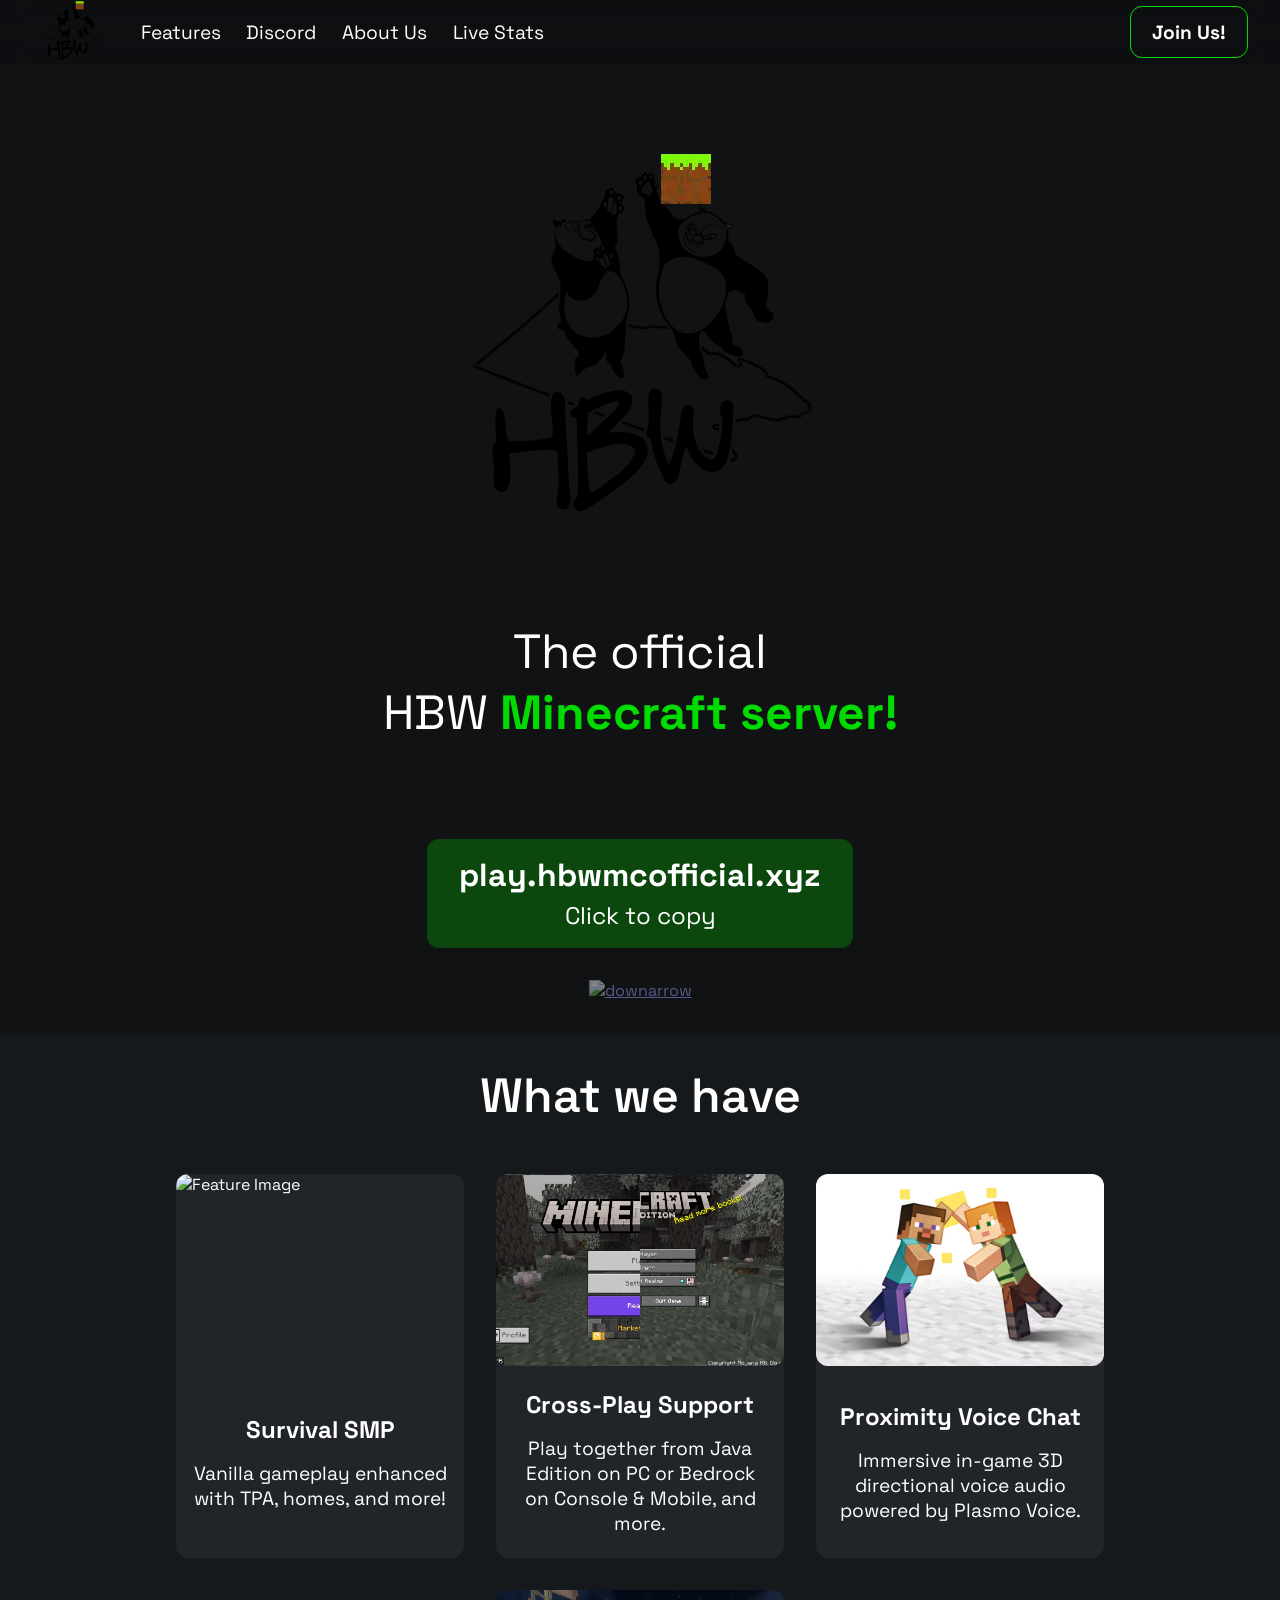
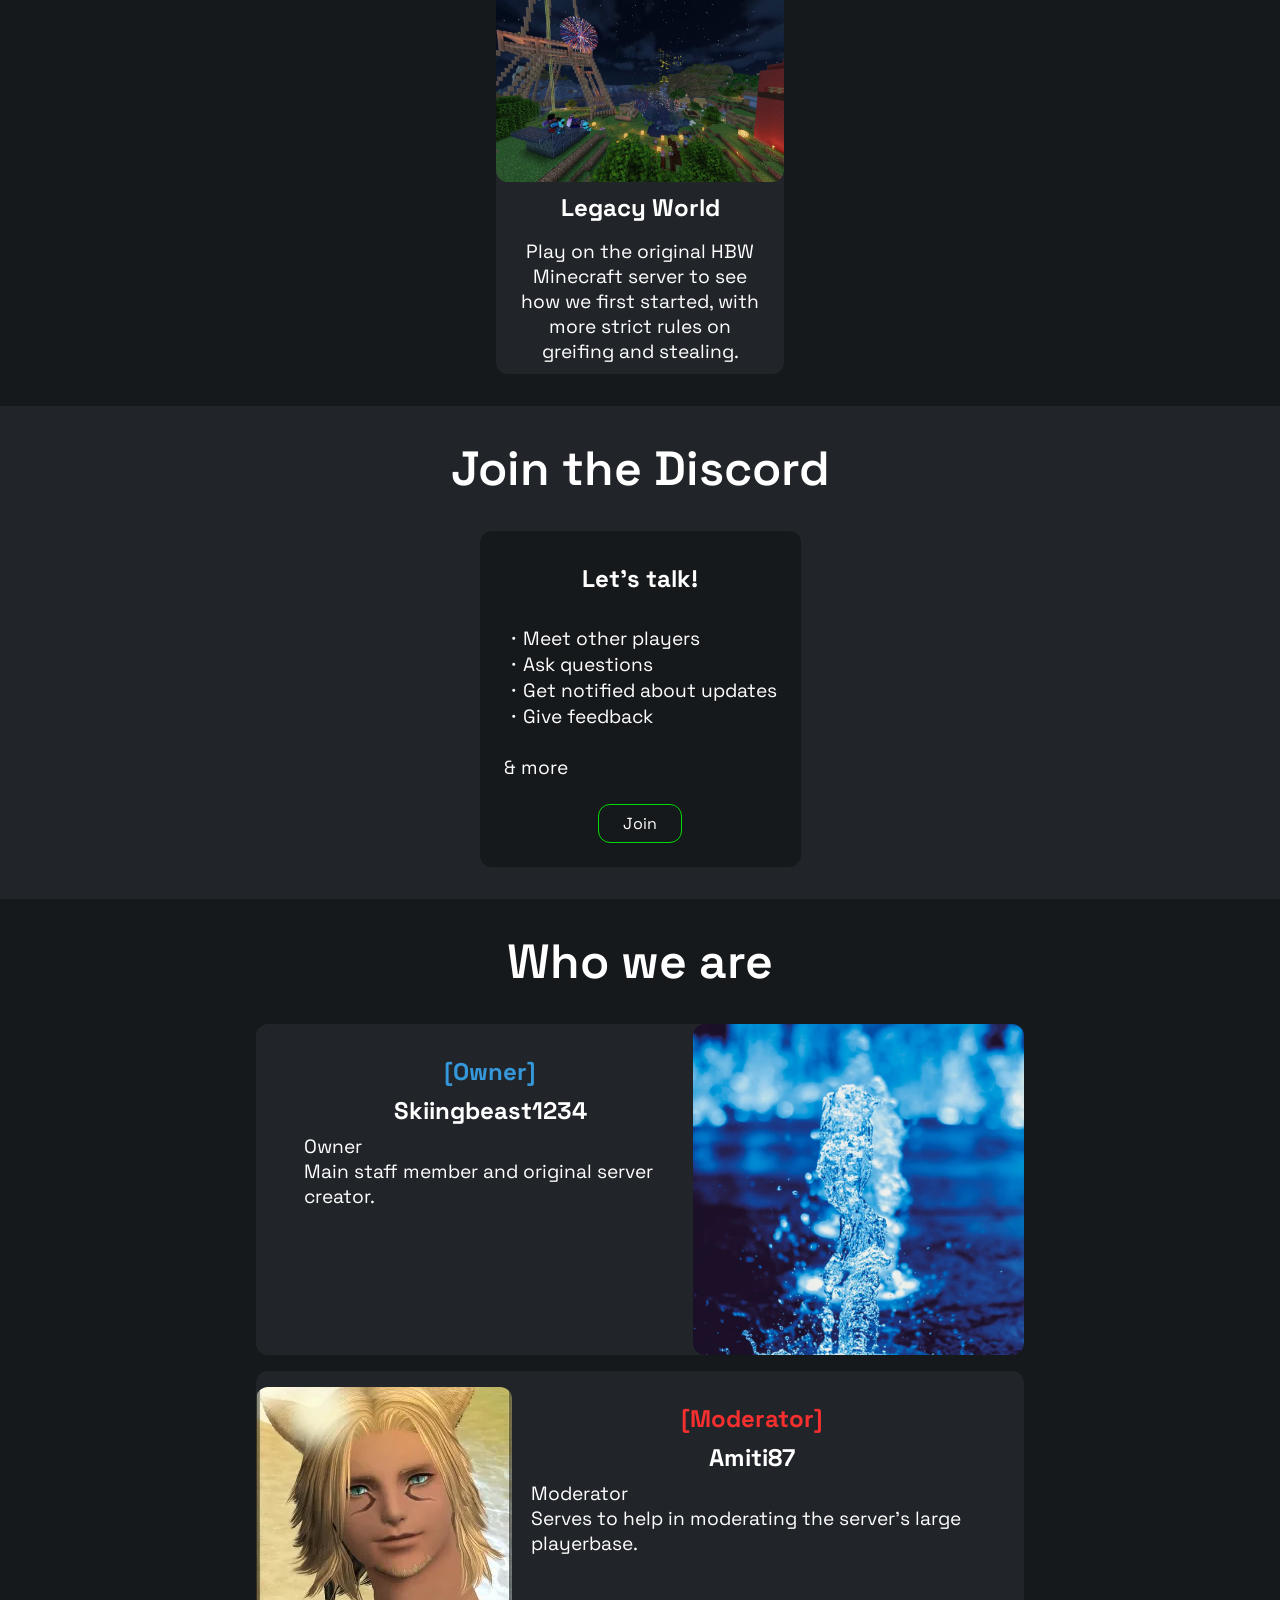
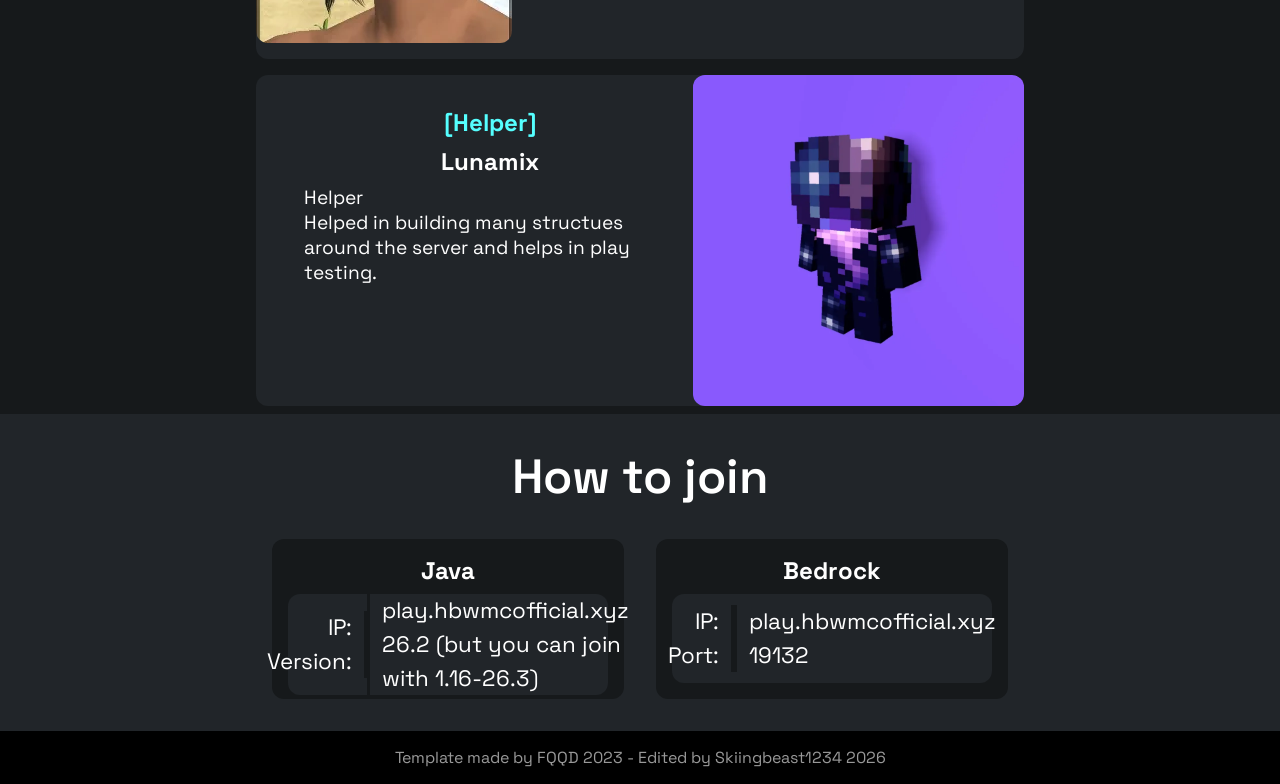
==== index.html @ 5a4ad775 "Add Live Stats navbar button linking to stats.hbwmcofficial.xyz" ====
<!DOCTYPE html>
<html lang="en">
  <head>
    <meta charset="UTF-8">
    <meta http-equiv="X-UA-Compatible" content="IE=edge">
    <meta name="viewport" content="width=device-width, initial-scale=1.0">
    <title>HBW Minecraft Server</title>
    <link rel="icon" type="image/png" href="media/favicon.png?v=2">
    <link rel="stylesheet" href="media/style.css?v=2">
    <link href="https://fonts.bunny.net/css?family=Space+Grotesk:wght@500&display=swap" rel="stylesheet">
    <link rel="stylesheet" href="https://cdnjs.cloudflare.com/ajax/libs/font-awesome/4.7.0/css/font-awesome.min.css">
</head>
<body>
    <script src="https://ajax.googleapis.com/ajax/libs/jquery/3.5.1/jquery.min.js"></script>
    <nav class="desktop_navbar">
      <a href="#"><img class="desktop_navbar_logo_img" src="media/HB_pandas_minecraft_block_trans.webp" alt="logo"></a>
      <a href="#features" class="desktop_navbar_link scroll">Features</a>
      <a href="#discord" class="desktop_navbar_link scroll">Discord</a>
      <a href="#about" class="desktop_navbar_link scroll">About Us</a>
      <a href="https://stats.hbwmcofficial.xyz" target="_blank" rel="noopener noreferrer" class="desktop_navbar_link">Live Stats</a>
      <div class="desktop_navbar_link2_div">
          <a href="#join" class="desktop_navbar_link2 scroll">Join Us!</a>
      </div>
    </nav>
    <div class="mobile_navbar">
      <a href="#" class="mobile_navbar_logo_img_a"><img class="mobile_navbar_logo_img" src="media/HB_pandas_minecraft_block_trans.webp" alt="logo"></a>
      <div id="mobile_navbar_links">
          <a class="mobile_navbar_link" onclick="mobile_navbar_link_hider()" href="#features">Features</a>
          <a class="mobile_navbar_link scroll" onclick="mobile_navbar_link_hider()" href="#discord">Discord</a>
          <a class="mobile_navbar_link scroll" onclick="mobile_navbar_link_hider()" href="#about">About Us</a>
          <a class="mobile_navbar_link" href="https://stats.hbwmcofficial.xyz" target="_blank" rel="noopener noreferrer">Live Stats</a>
          <a class="mobile_navbar_link scroll" onclick="mobile_navbar_link_hider()" href="#join">Join Us</a>
        </div>
        <div class="icon" onclick="mobile_navbar_link_hider()">
            <i class="fa fa-bars"></i>
        </div>
        <script>
            function mobile_navbar_link_hider() {
            var x = document.getElementById("mobile_navbar_links");
            if (x.style.display === "flex") {
                x.style.display = "none";
            } else {
                x.style.display = "flex";
            }
            } 
        </script>
    </div>
    <div class="mainflex">
      <div class="main1">
        <a class="main1_logo_a" href="#">
          <img class="main1_logo" src="media/HB_pandas_minecraft_block_trans.webp" alt="logo">
        </a>
        <div class="main1_description">
          <a>The official<br>HBW</a>
          <a class="main1_actcent">Minecraft server!</a><a></a>
        </div>
        <div class="main1_ipcopier_div">
          <button class="main1_ipcopier" onclick="copyText()" type="button">
            <span class="main1_ipcopier_text1">play.hbwmcofficial.xyz</span>
            <br>
            <span class="main1_ipcopier_text2">Click to copy</span>
          </button>
          <script>
            function copyText() {
                navigator.clipboard.writeText
            ("play.hbwmcofficial.xyz");
                }
            $(document).ready(function() {
            $('.main1_ipcopier').click(function() {
                var popup = $('<div>', { class: 'main1_popup' })
                .append($('<h3 class="copy_confirm">').text('Copied IP to clipboard'))
                $(this).after(popup);
                setTimeout(function() {
                popup.remove();
                }, 1000);
            });
            });
        </script>
        </div>
        <a href="#more" class="scroll">
          <img alt="downarrow" class="main1_downarrow" src="media/downarrow.png">
        </a>
        <script>
          const scrollLinks = document.querySelectorAll('.scroll');
          scrollLinks.forEach(function(link) {
            link.addEventListener('click', function(event) {
              event.preventDefault();
              const target = document.querySelector(link.getAttribute('href'));
              const offsetTop = target.offsetTop;
              window.scrollTo({
                top: offsetTop,
                behavior: 'smooth'
              });
            });
          });
        </script>
      </div>
      <div id="features"></div>
      <div id="more"></div>
      <div class="main2">
        <a class="headline">What we have</a>
        <div class="main2_features_div">
          <div class="main2_feature">
            <img class="main2_feature_img" alt="Feature Image" src="media/placeholder.png">
            <a class="main2_feature_headline">Survival SMP</a>
            <a class="main2_feature_text">Vanilla gameplay enhanced with TPA, homes, and more!</a>
          </div>
          <div class="main2_feature">
            <img class="main2_feature_img" alt="Feature Image" src="media/2.webp">
            <a class="main2_feature_headline">Cross-Play Support</a>
            <a class="main2_feature_text">Play together from Java Edition on PC or Bedrock on Console & Mobile, and more.</a>
          </div>
          <div class="main2_feature">
            <img class="main2_feature_img" alt="Feature Image" src="media/d763033c0a78789d1be950487fadb53c-staysafe_header.png">
            <a class="main2_feature_headline">Proximity Voice Chat</a>
            <a class="main2_feature_text">Immersive in-game 3D directional voice audio powered by Plasmo Voice.</a>
          </div>
          <div class="main2_feature">
            <img class="main2_feature_img" alt="Feature Image" src="media/legacy_world.png">
            <a class="main2_feature_headline">Legacy World</a>
            <a class="main2_feature_text">Play on the original HBW Minecraft server to see how we first started, with more strict rules on greifing and stealing.</a>
          </div>
        </div>
      </div>
            <div id="discord"></div>
      <div class="main4">
        <a class="headline">Join the Discord</a>
        <div class="main4_dc_div">
          <widgetbot server="1449486960224632996" width="350" height="500" class="main4_dc_widget"></widgetbot>
          <script src="https://cdn.jsdelivr.net/npm/@widgetbot/html-embed"></script>
          <div class="main4_dc_description_div">
            <a class="main4_dc_description_title">Let's talk!</a>
            <a class="main4_dc_description"> ・Meet other players <br> ・Ask questions <br> ・Get notified about updates <br> ・Give feedback  <br><br> &amp; more </a>
            <a href="https://discord.gg/q5334gxAGC" class="main4_dc_button_a">
              <div class="main4_dc_button">Join</div>
            </a>
          </div>
        </div>
      </div>
      <div id="about"></div>
      <div class="main5">
        <a class="headline">Who we are</a>
        <div class="main5_admin_div">
          <div class="main5_admins_div main5_admins_dev_type2">
            <img class="main5_admins_img" alt="admin member img" src="media/skiing-propic.png">
            <div class="main5_admins_description_div">
              <a class="main5_admins_description_rank main5_admins_description_rank_owner">[Owner]</a>
              <a class="main5_admins_description_title" href="https://www.whydidyouclickonthat.com/">Skiingbeast1234</a>
              <a class="main5_admins_description">Owner<br>Main staff member and original server creator.</a>
            </div>
          </div>
          <div class="main5_admins_div main5_admins_dev_type1">
            <img class="main5_admins_img" alt="admin member img" src="media/amiti-propic.webp">
            <div class="main5_admins_description_div">
              <a class="main5_admins_description_rank main5_admins_description_rank_admin">[Moderator]</a>
              <a class="main5_admins_description_title" href="https://www.whydidyouclickonthat.com/">Amiti87</a>
              <a class="main5_admins_description">Moderator<br>Serves to help in moderating the server's large playerbase.</a>
            </div>
          </div>
          <div class="main5_admins_div main5_admins_dev_type2">
            <img class="main5_admins_img" alt="admin member img" src="media/lunamix-propic.webp">
            <div class="main5_admins_description_div">
              <a class="main5_admins_description_rank main5_admins_description_rank_helper" style="color: #55ffff;">[Helper]</a>
              <a class="main5_admins_description_title" href="https://www.whydidyouclickonthat.com/">Lunamix</a>
              <a class="main5_admins_description">Helper<br>Helped in building many structues around the server and helps in play testing.</a>
            </div>
          </div>
        </div>
      </div>
      <div id="join"></div>
      <div class="main3">
        <a class="headline">How to join</a>
        <div class="main3_join_div_div">
          <div class="main3_join_div">
            <a class="main3_join_title">Java</a>
            <div class="main3_join_content_div">
              <div class="main3_join_categories">
                <a>IP:</a>
                <a>Version:</a>
              </div>
              <div class="main3_join_values">
                <a>play.hbwmcofficial.xyz</a>
                <a>26.2 (but you can join with 1.16-26.3)</a>
              </div>
            </div>
          </div>
          <div class="main3_join_div">
            <a class="main3_join_title">Bedrock</a>
            <div class="main3_join_content_div">
              <div class="main3_join_categories">
                <a>IP:</a>
                <a>Port:</a>
              </div>
              <div class="main3_join_values">
                <a>play.hbwmcofficial.xyz</a>
                <a>19132</a>
              </div>
            </div>
          </div>
        </div>
      </div>
    </div>
    <footer class="copyright_div">
      <a href="https://github.com/FQQD/MCServer-Web-Template" class="copyright">Template made by FQQD 2023 - Edited by Skiingbeast1234 2026</a>
    </footer>
  </body>
</html>
---- media/style.css ----
:root {
    --nice-padding: 6rem;
    --roundness: 0.75rem;
    --accent1: #02db02;
    --accent2: #05b305;
    --accent2_transp: #05b30555;
    --background1: #212529;
    --background2: #16191b;


    color-scheme: dark;
}

span {
    font-family: 'Space Grotesk', sans-serif;
}

body {
    font-family:'Space Grotesk', sans-serif;
    background-color: var(--background1);
    color: white;
    margin:0px;
}


#more {
    padding-top:5rem;
    margin-top: -5rem;
}
#discord {
    padding-top:5rem;
    margin-top: -5rem;
}
#features, #more {
    padding-top: 5rem;
    margin-top: -5rem;
}
#about {
    padding-top:5rem;
    margin-top: -5rem;
}
#join {
    padding-top:5rem;
    margin-top: -5rem;
}


.banner {
    display: flex;
    position: fixed;
    background-color: #ff000099;
    width: 100%;
    height: 3rem;
    z-index: 10;
    font-size: 2rem;
    font-weight: 600;
    justify-content: center;
    backdrop-filter: blur(15px);
    align-content: center;
    padding-top: .4rem;
}



.headline {
    margin-top: 2rem;
    color: #fff;
    font-size:3rem;
    text-align: center;
    font-weight: 600;
}

.desktop_navbar {
    position:fixed;
    display: flex;
    height: 4rem;
    width: 100%;
    top: 0;
    right: 0;
    left: 0;
    bottom:0;
    background-color: #00000022;
    backdrop-filter: blur(15px);
    z-index: 5;
    align-items: center;
    justify-content: center;
    flex-direction: row;
}

.desktop_navbar_logo_img {
    width: 5rem;
    padding-left: 2rem;
    padding-right: 1rem;
}

.desktop_navbar_link {
    font-size: 1.2rem;
    padding: .8rem;
    transition: all .5s;
    text-decoration: none;
    color: #fff;
    text-align: center;
}
.desktop_navbar_link:hover {
    color: var(--accent1);
}

.desktop_navbar_link2 {
    padding:.5rem;
    color: #fff;
    text-decoration: none;
    text-align: center;
}
.desktop_navbar_link2_div {
    font-size: 1.2rem;
    padding: .8rem;
    transition: all .5s;
    margin-left: auto;
    margin-right: 2rem;
    font-weight: 700;
    border: solid 1px var(--accent1);
    border-radius: var(--roundness);
    text-align: center;
}
.desktop_navbar_link2_div:hover {
    border: solid 1px var(--accent2);
    background-color: var(--accent2);
    transform: scale(1.05)
}

.mobile_navbar {
    display: none;
    overflow: hidden;
    background-color: #00000033;
    backdrop-filter: blur(15px);
    position: fixed;
    width: 100%;
    z-index: 5;
    flex-direction: row;
    min-height: 53px;
}

.mobile_navbar_logo_img {
    position: absolute;
    display: block;
    height: 42px;
    padding-left: .5rem;
    top: 0;
    left: 0;
    padding-top: 3.5px;
}

.mobile_navbar #mobile_navbar_links {
    display: none;
    margin-top: 53px;
    flex-direction: column;
    align-items: center;
    width: 100%;
    background-color: #00000011;
}

.mobile_navbar_link {
    padding:.5rem;
}

.mobile_navbar a {
    color: white;
    text-decoration: none;
    font-size: 17px;
    display: block;
}

.mobile_navbar .icon {
    background-color: #00000044;
    display: block;
    position: absolute;
    right: 0;
    top: 0;
    padding: 16px;
}

.mobile_navbar_logo_img_a {
    display: block;
    background-color: #00000022;
} 



.mainflex {
    display: flex;
    align-items: center;
    align-content: center;
    justify-content: center;
    flex-direction: column;
}

.main1 {
    padding-top: calc(var(--nice-padding) + 2rem);
    display: flex;
    width: 100%;
    align-self: center;
    flex-direction: column;
    align-items: center;
    align-content: center;
    justify-content: center;
    background: rgba(0, 0, 0, .5) url('bg.png');
    background-blend-mode: darken;
    background-repeat: no-repeat;
    background-position: center;
    background-size: cover;
}

.main1_logo_a {
    margin-bottom: var(--nice-padding);
    cursor: default;
}

.main1_logo {
    display: block;
    align-self: center;
    margin-left:auto;
    margin-right: auto;
    transition: all .5s;
    max-width: 40rem;
}
.main1_logo:hover {
    transform: scale(1.05)
}

.main1_description {
    text-align: center;
    font-size:3rem;
    margin-bottom: var(--nice-padding);
    margin-left: 1rem;
    margin-right: 1rem;
}

.main1_actcent {
    font-weight: 800;
    color:var(--accent1);
}

.main1_ipcopier {
    padding: 1rem;
    padding-left: 2rem;
    padding-right: 2rem;
    font-size: 2rem;
    background-color: var(--accent2_transp);
    border: 0px;
    border-radius: var(--roundness);
    color: white;
    transition: all .5s;
    cursor:pointer;
    position: relative;
}

.main1_ipcopier:hover {
    background-color: var(--accent2);
    transform: scale(1.05)
}

.main1_ipcopier_text1 {
    font-size:2rem;
    font-weight: 800;
}

.main1_ipcopier_text2 {
    font-size:1.5rem;
}

.main1_popup {
    position: absolute;
    left: 50%;
    transform: translate(-50%, -0%);
    text-align: center;
    background-color: rgba(0, 175, 0, 0.1);
    border:solid rgba(0, 175, 0, 1) 1px;
    color: #fff;
    border-radius: var(--roundness);
    z-index: 9999;
    padding-left: 1rem;
    padding-right: 1rem;
    margin-top: -10.5rem;
}

.main1_downarrow {
    opacity: 50%;
    height: 1.5rem;
    padding:2rem;
    transition: all .5s;
}

.main1_downarrow:hover {
    opacity: 100%;
    transform: scale(1.05)
}

.main2 {
    display: flex;
    justify-content: center;
    flex-direction: column;
    align-content: center;
    padding-bottom: 1rem;
    background-color: var(--background2);
    width: 100%;
}



.main2_features_div {
    padding-top: 2rem;
    display:flex;
    align-items: center;
    justify-content: center;
    flex-wrap:wrap;
}

.main2_feature {
    display: flex;
    background-color: var(--background1);
    height: 24rem;
    width: 18rem;
    margin: 1rem;
    border-radius: var(--roundness);
    transition: all .5s;
    flex-direction: column;
}

.main2_feature:hover {
    background-color: #00000099;
    transform: scale(1.05)
}

@media (max-width: 1599px) {
    .main2_features_div {
      margin-left: 10rem;
      margin-right: 10rem;
    }
  }
@media (max-width: 1279px) {
    .main2_features_div {
      margin-left: 0rem;
      margin-right: 0rem;
    }
  }


.main2_feature_img {
    width: 100%;
    height: 50%;
    object-fit: cover;
    border-radius: var(--roundness);
}

.main2_feature_headline {
    margin-top: 1rem;
    text-align: center;
    font-size:1.5rem;
    font-weight: 700;
    margin-top: auto;
}

.main2_feature_text {
    margin:1rem;
    text-align: center;
    font-size:1.2rem;
    margin-bottom: auto;
}


.main4 {
    min-height: 10rem;
    width:100%;
    display: flex;
    justify-content: center;
    flex-direction: column;
    align-items: center;
}

.main4_dc_widget {
    border-radius: var(--roundness);
    border: 0;
}

.main4_dc_div {
    margin: 2rem;
    display: flex;
    flex-direction: row;
    background-color: var(--background2);
    border-radius: var(--roundness);
    max-width: 48rem;
}

.main4_dc_description_div {
    display: flex;
    flex-direction: column;
}

.main4_dc_description_title {
    margin: 2rem;
    text-align: center;
    font-size:1.5rem;
    font-weight: 700;

}


.main4_dc_description {
    margin-left:1.5rem;
    margin-right:1.5rem;
    margin-bottom:1.5rem;
    font-size:1.2rem;
}
.main4_dc_button_a{
    text-decoration: none;
    color: #fff;
    text-align: center;
    border: solid var(--accent1) 1px;
    border-radius: var(--roundness);
    margin-top: auto;
    margin-left: auto;
    margin-right: auto;
    margin-bottom: 1.5rem;
    transition: all .5s;
}
.main4_dc_button_a:hover{
    border: solid 1px var(--accent2);
    background-color: var(--accent2);
    transform: scale(1.05)
}
.main4_dc_button {
    padding:.5rem;
    padding-left: 1.5rem;
    padding-right: 1.5rem;
}




.main5 {
    background-color: var(--background2);
    min-height: 10rem;
    width:100%;
    display: flex;
    justify-content: center;
    flex-direction: column;
    align-items: center;
}

.main5_admin_div{
    display: flex;
    flex-direction: column;
    align-items: center;
    padding: 1rem 1rem .5rem 1rem;
}
.main5_admins_div{
    display: flex;
    max-width: 46rem;
    min-height: 18rem;
    background-color: var(--background1);
    border-radius: var(--roundness);
    margin-top: 1rem;
    margin-right: 1rem;
    margin-left: 1rem;
}
.main5_admins_dev_type1 {
    flex-direction:row;
    padding-right: 2rem;
}
.main5_admins_dev_type2 {
    flex-direction: row-reverse;
    padding-left: 2rem;
}

.main5_admins_img {
    border-radius: var(--roundness);
    max-width: 45%;
    max-height: 100%;
    align-self: center;
}
.main5_admins_description_div {
    display: flex;
    justify-content: center;
    justify-self: center;
    max-width: 60%;
    padding-top: 2rem;
    padding-bottom: 2rem;
    flex-direction: column;
    padding-left: 1rem;
    padding-right: 1rem;
    margin-left: auto;
    margin-right: auto;
}
.main5_admins_description_rank {
    text-align: center;
    font-size:1.5rem;
    font-weight: 700;
    margin-bottom: .5rem;
}
.main5_admins_description_rank_owner {
    color: #3498db;
}
.main5_admins_description_rank_admin {
    color: #f82f2f;
}
.main5_admins_description_rank_helper {
    color: #55ffff;
}
.main5_admins_description_title {
    text-align: center;
    font-size:1.5rem;
    font-weight: 700;
    color: #fff;
    text-decoration: none;
    transition: all .5s;
    margin-bottom: .5rem;
}
.main5_admins_description_title:hover {
    color: var(--accent1);
    transform: scale(1.05)
}

.main5_admins_description {
    margin-bottom: auto;
    font-size:1.2rem;
}


.main5_supporter_div {
    display: flex;
    max-width: 825px;
    justify-content: center;
    align-items: center;
    flex-direction:row;
    flex-wrap: wrap;
    margin-bottom: 1.5rem;
}

.main5_supporters_div {
    width: 23.5rem;
    min-height: 16rem;
    background-color: var(--background1);
    border-radius: var(--roundness);
    margin: .5rem;
    display: flex;
}

.main5_supporters_img {
    border-radius: var(--roundness);
    max-width: 25%;
    max-height: 100%;
    align-self: center;
    margin: 1rem;
}
.main5_supporters_description_div {
    display: flex;
    justify-content: center;
    width: 100%;
    padding: 1rem 1.5rem 1rem 1rem;
    flex-direction: column;
}
.main5_supporters_description_rank {
    text-align: center;
    font-size:1.2rem;
    font-weight: 700;
    margin-bottom: .5rem;
}
.main5_supporters_description_rank_supporter {
    color: #00f8ff;
}
.main5_supporters_description_title {
    text-align: center;
    font-size:1.3rem;
    font-weight: 700;
    color: #fff;
    text-decoration: none;
    transition: all .5s;
    margin-bottom: .5rem;
}
.main5_supporters_description_title:hover {
    color: var(--accent1);
    transform: scale(1.05)
}

.main5_supporters_description {
    font-size:1.2rem;
    margin-bottom: auto;
}





.main3 {
    background-color: var(--background1);
    min-height: 10rem;
    width:100%;
    display: flex;
    justify-content: center;
    flex-direction:column;
}

.main3_join_div_div {
    display: flex;
    flex-direction: row;
    justify-content: center;
    flex-wrap: wrap-reverse;
    margin: 1rem;
}

.main3_join_div {
    display: flex;
    flex-direction: column;
    width: 20rem;
    height: 8rem;
    background-color: var(--background2);
    border-radius: var(--roundness);
    margin: 1rem;
    padding: 1rem;
}

.main3_join_title {
    text-align: center;
    font-size:1.5rem;
    font-weight: 700;
    color: #fff;
    text-decoration: none;
    transition: all .5s;
    margin-bottom: .5rem;
}

.main3_join_content_div {
    display: flex;
    flex-direction: row;
    background-color: var(--background1);
    height: 100%;
    border-radius: var(--roundness);
    align-items: center;
    justify-content: center;
}

.main3_join_categories {
    display: flex;
    flex-direction: column;
    text-align: right;
    font-size:1.4rem;
    line-height: 1.5;
    border-right: 3px solid var(--background2);
    padding-right: .75rem;
}
.main3_join_values {
    display: flex;
    flex-direction: column;
    text-align: left;
    font-size:1.4rem;
    line-height: 1.5;
    border-left: 3px solid var(--background2);
    padding-left: .75rem;
}







/* Copyright Text */

.copyright {
    color: #ffffff99;
    text-decoration: none;
}

.copyright_div {
    display: flex;
    justify-content: center;
    padding: 16px;
    width:auto;
    background-color: #000;
}




@media only screen and (max-width: 600px) {
    .desktop_navbar{
        display:none;
    }
    .mobile_navbar{
        display:flex;
    }
    .headline {
        font-size:1.9rem;
        margin-right: 1rem;
        margin-left: 1rem;
    }
    .main1_logo {
        max-width: 16rem;
    }
    .main1_description {
        font-size: 2.5rem;
        margin-bottom: 2rem;
    }
    .main1_ipcopier {
        display: none;
    }
    .main5_admins_img {
        align-self: center;
        padding-top: 1rem;
    }
    .main5_admins_div{
        flex-direction: column;
        min-height: 0;
    }
    .main5_admins_description_div {
        max-width: 100%;
        padding: 2rem;
    }
    .main4_dc_div {
        flex-direction: column;
    }
    .main4_dc_widget {
        height: 20rem;
        width: 100%;
    }
    .main3_join_div {
        min-width: 20rem;
        min-height: 9rem;
    }
    .main3_join_content_div {
        padding:1rem;
    }
    .main5_admins_dev_type1 {
        padding-right: 0;
    }
    .main5_admins_dev_type2 {
        padding-left: 0;
    }
}
@media only screen and (max-width: 360px) {
    .main3_join_categories {
        font-size:1rem;
    }
    .main3_join_values {
        font-size:1rem;
    }
    .main3_join_div {
        min-width: 10rem;
        padding: .5rem;
    }
    .main3_join_div_div {
        margin: .25rem;
    }
}
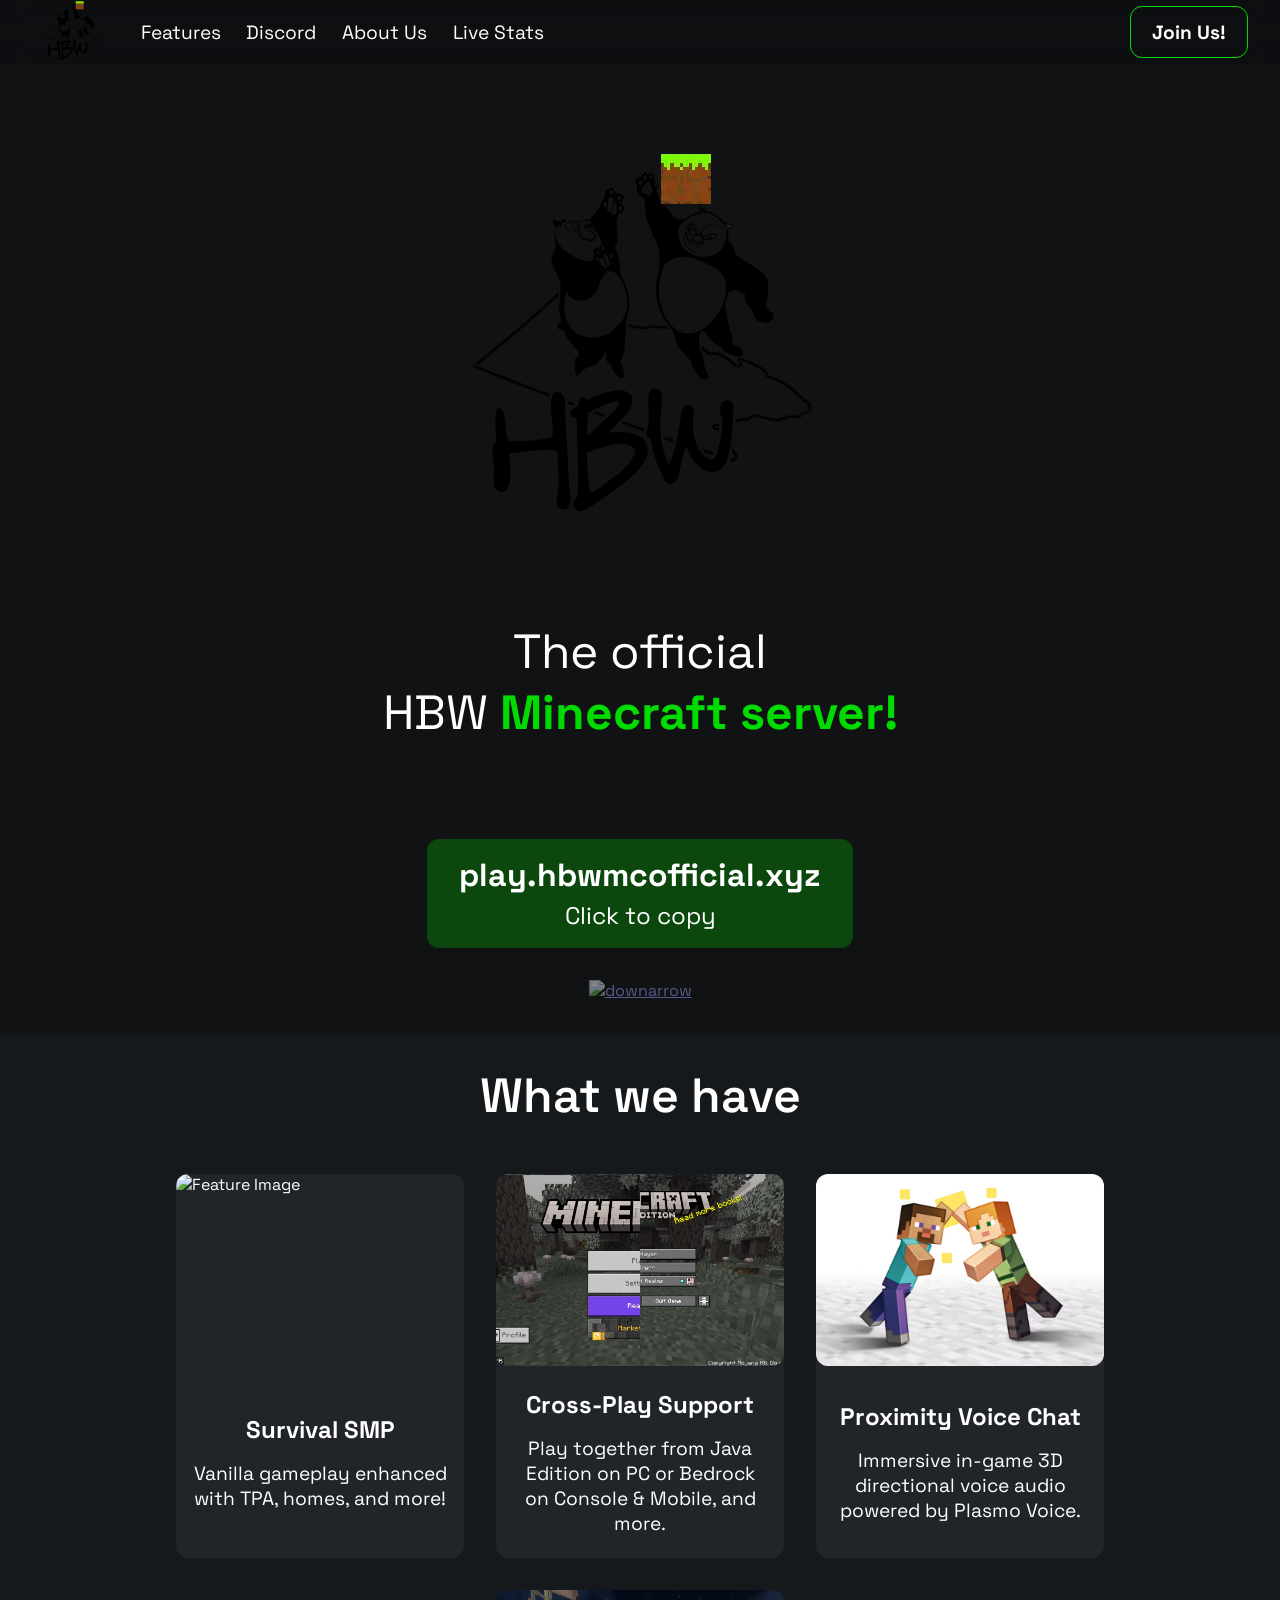
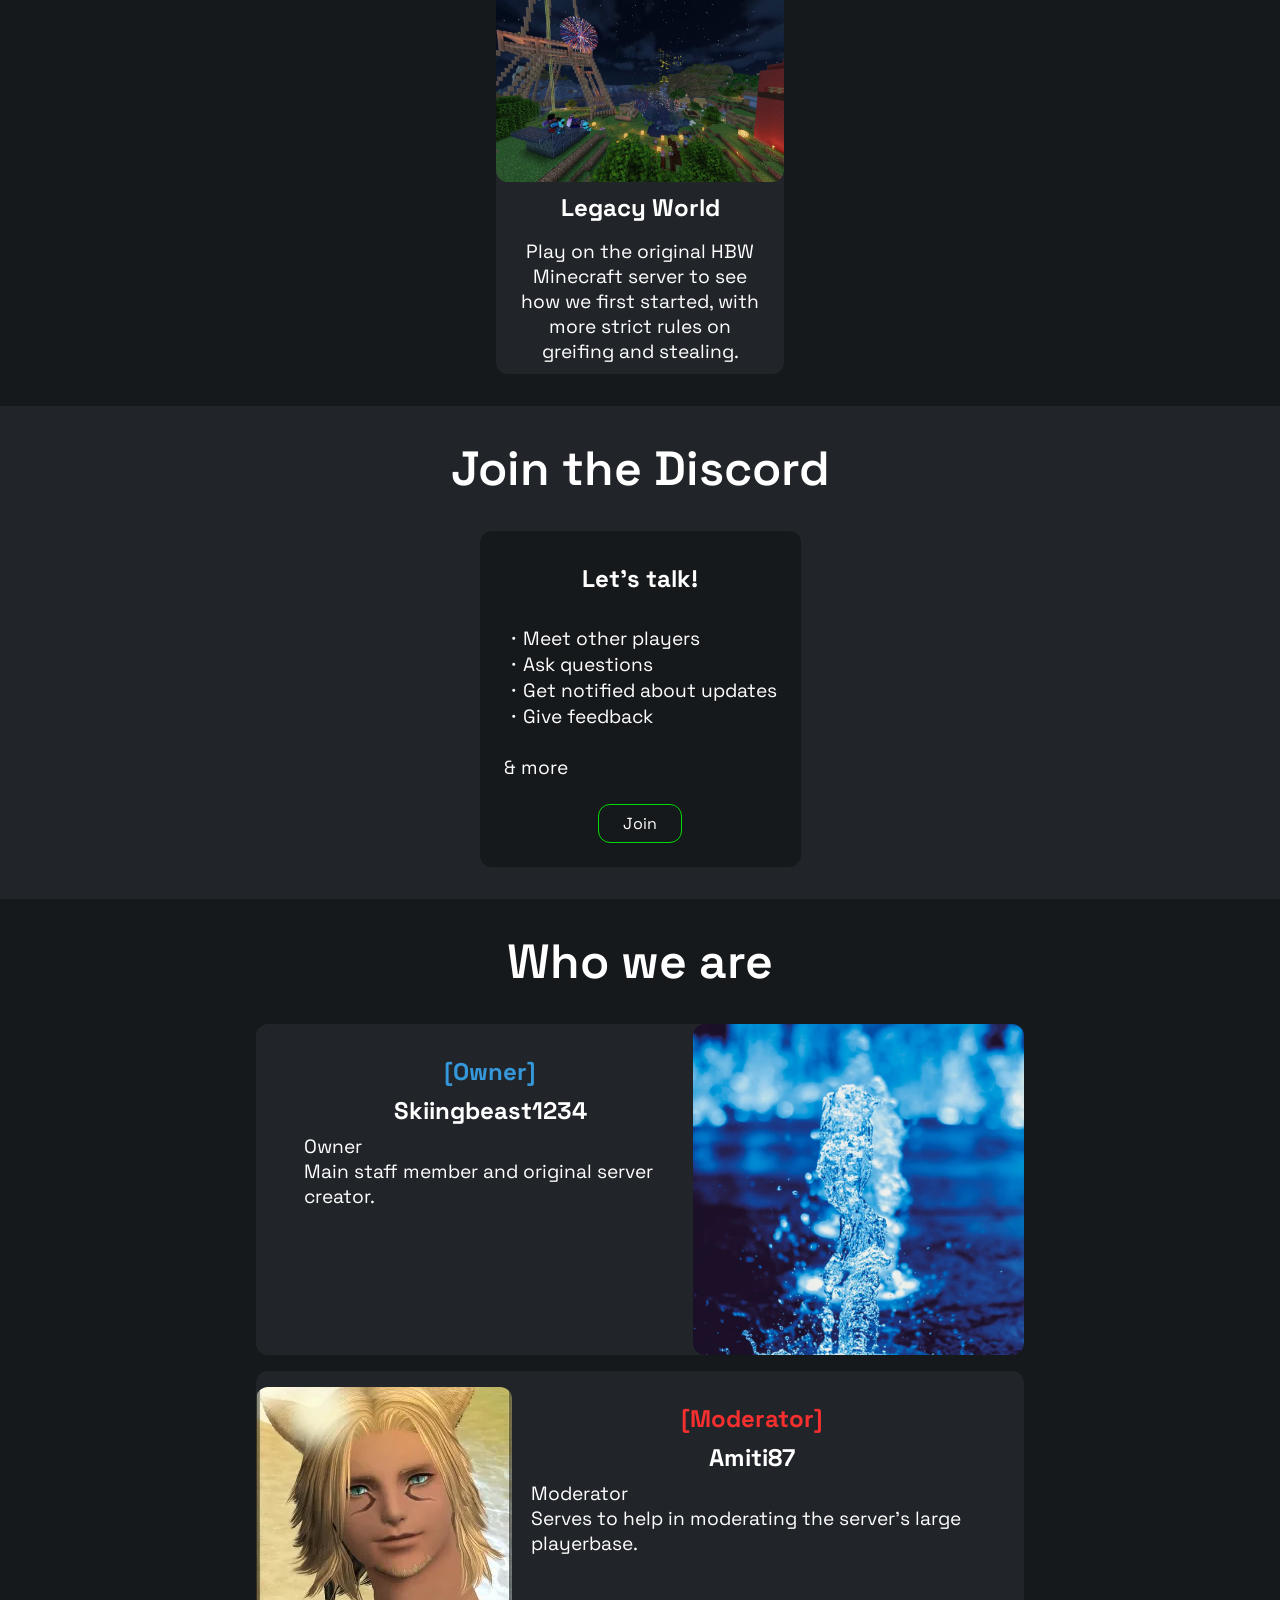
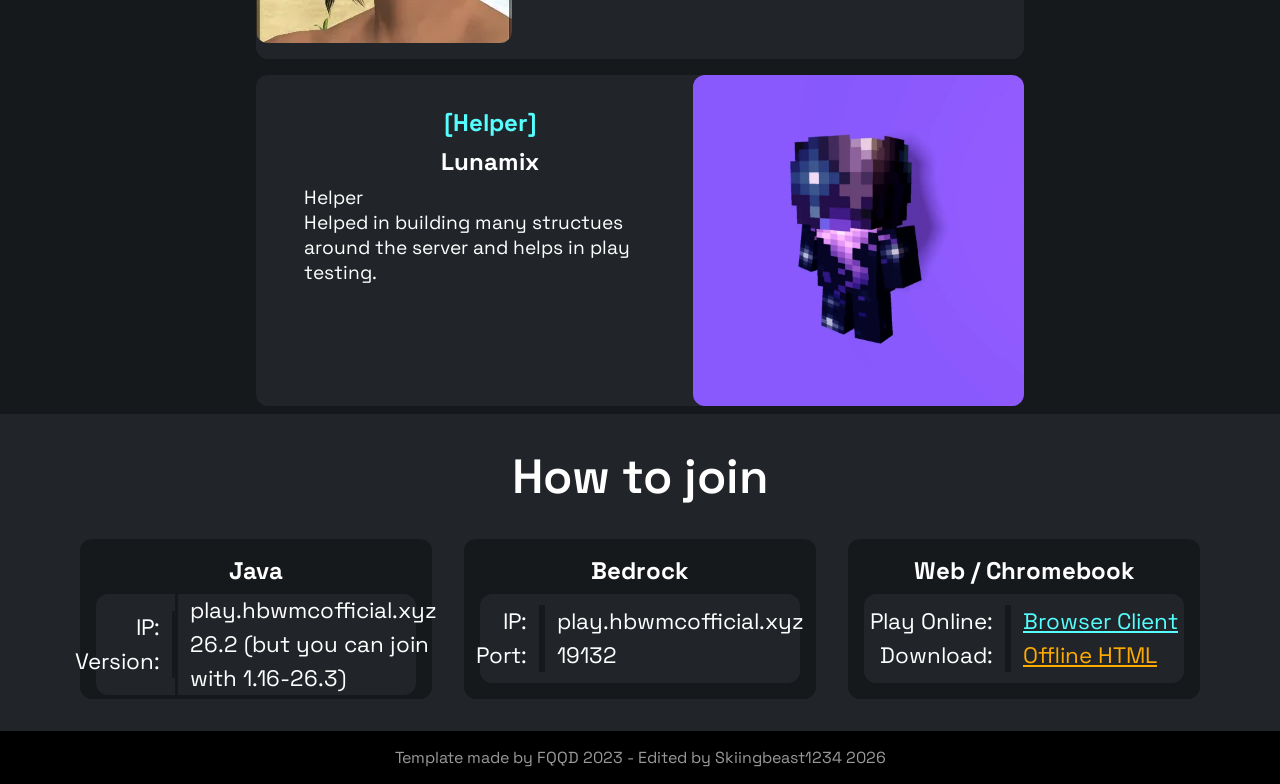
==== commit 7979600b: "Add Web / Chromebook (Eaglercraft) join card" ====
--- a/index.html
+++ b/index.html
@@ -197,6 +197,19 @@
               </div>
             </div>
           </div>
+          <div class="main3_join_div">
+            <a class="main3_join_title">Web / Chromebook</a>
+            <div class="main3_join_content_div">
+              <div class="main3_join_categories">
+                <a>Play Online:</a>
+                <a>Download:</a>
+              </div>
+              <div class="main3_join_values">
+                <a href="https://skiingbeast2025.github.io/lunamix-eaglercraft/downloads/hbwmc.html" target="_blank" rel="noopener noreferrer" style="color: #55ffff; text-decoration: underline;">Browser Client</a>
+                <a href="https://github.com/skiingbeast2025/lunamix-eaglercraft/releases/latest/download/HBWMC-EAGLERCRAFT.html" style="color: #ffaa00; text-decoration: underline;">Offline HTML</a>
+              </div>
+            </div>
+          </div>
         </div>
       </div>
     </div>
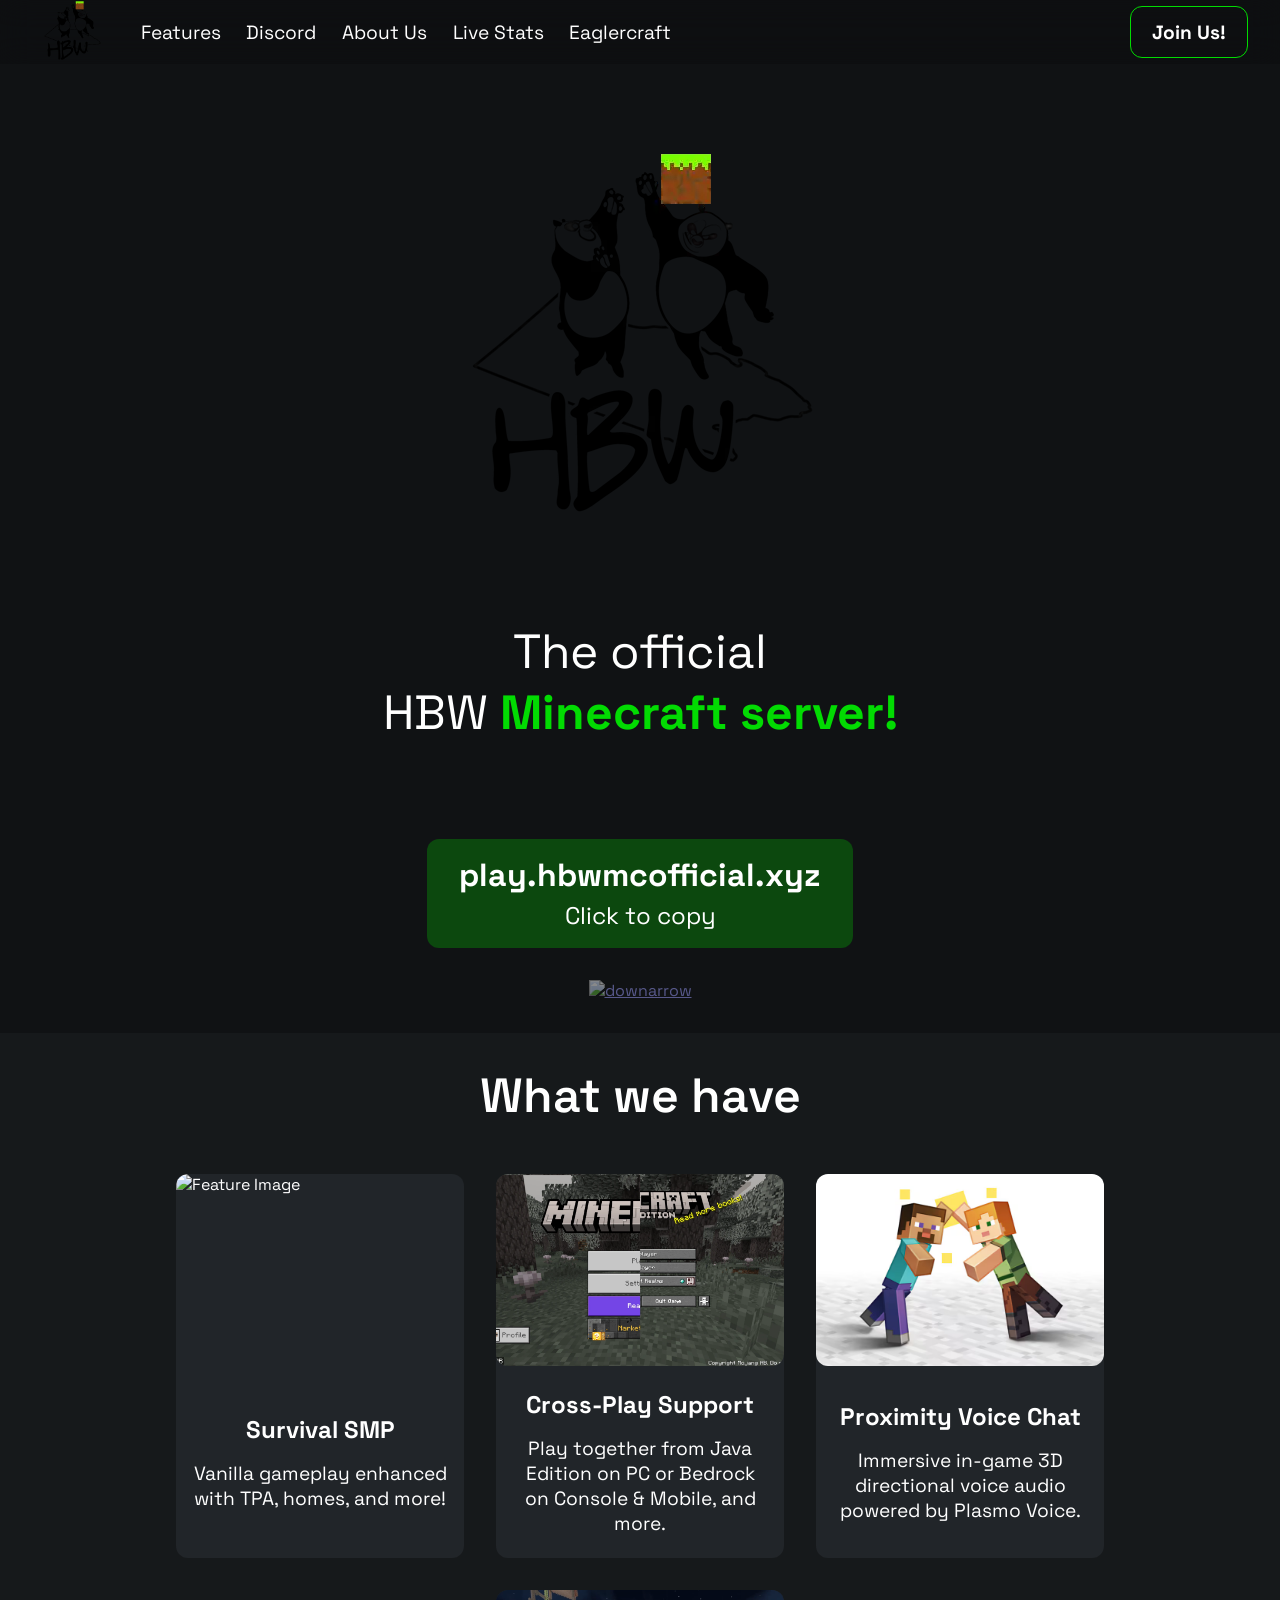
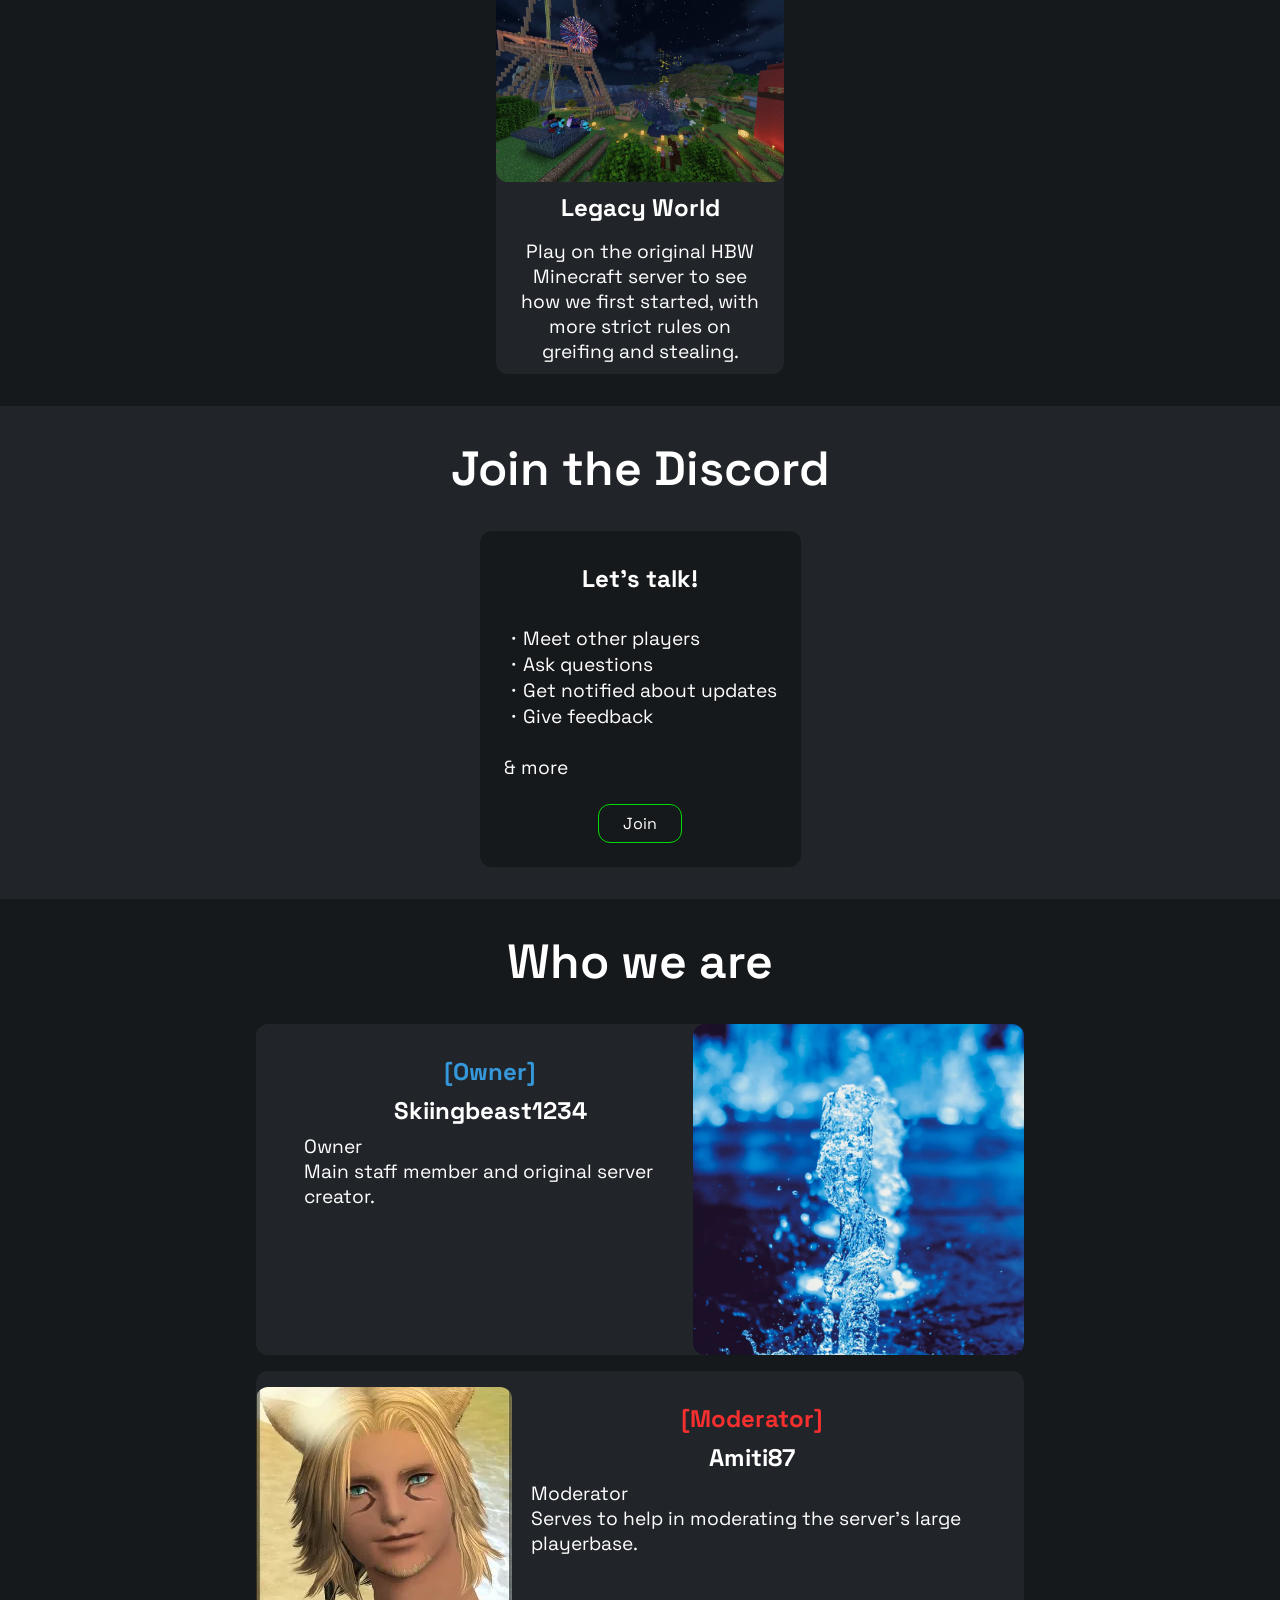
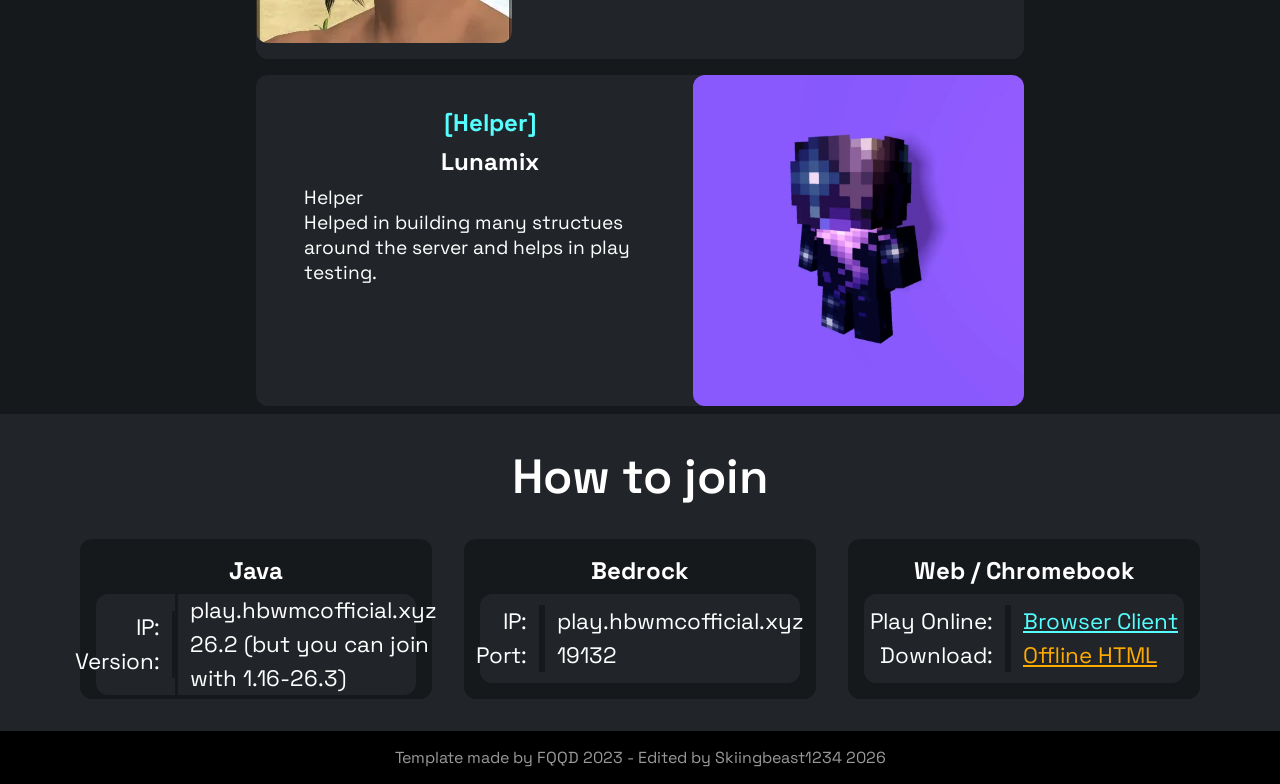
==== commit 5a5288b8: "Add Eaglercraft tab with download and web client links to navbar" ====
--- a/index.html
+++ b/index.html
@@ -9,6 +9,47 @@
     <link rel="stylesheet" href="media/style.css?v=2">
     <link href="https://fonts.bunny.net/css?family=Space+Grotesk:wght@500&display=swap" rel="stylesheet">
     <link rel="stylesheet" href="https://cdnjs.cloudflare.com/ajax/libs/font-awesome/4.7.0/css/font-awesome.min.css">
+    <style>
+      .desktop_navbar_dropdown {
+        position: relative;
+        display: inline-flex;
+        align-items: center;
+      }
+      .desktop_navbar_dropdown_content {
+        display: none;
+        position: absolute;
+        top: 100%;
+        left: 50%;
+        transform: translateX(-50%);
+        background-color: #121317;
+        min-width: 230px;
+        box-shadow: 0 10px 25px rgba(0,0,0,0.6);
+        border-radius: 10px;
+        padding: 8px 0;
+        z-index: 1000;
+        border: 1px solid rgba(255,255,255,0.15);
+        backdrop-filter: blur(10px);
+      }
+      .desktop_navbar_dropdown:hover .desktop_navbar_dropdown_content {
+        display: block;
+      }
+      .desktop_navbar_dropdown_content a {
+        color: #fff;
+        padding: 10px 18px;
+        text-decoration: none;
+        display: flex;
+        align-items: center;
+        gap: 10px;
+        font-size: 1.05rem;
+        font-weight: 500;
+        text-align: left;
+        transition: all 0.3s;
+      }
+      .desktop_navbar_dropdown_content a:hover {
+        background-color: rgba(255,255,255,0.08);
+        color: #55ffff;
+      }
+    </style>
 </head>
 <body>
     <script src="https://ajax.googleapis.com/ajax/libs/jquery/3.5.1/jquery.min.js"></script>
@@ -18,6 +59,13 @@
       <a href="#discord" class="desktop_navbar_link scroll">Discord</a>
       <a href="#about" class="desktop_navbar_link scroll">About Us</a>
       <a href="https://stats.hbwmcofficial.xyz" target="_blank" rel="noopener noreferrer" class="desktop_navbar_link">Live Stats</a>
+      <div class="desktop_navbar_dropdown">
+        <a href="https://github.com/skiingbeast2025/lunamix-eaglercraft/releases/latest/download/HBWMC-EAGLERCRAFT.html" class="desktop_navbar_link" download="HBWMC-EAGLERCRAFT.html">Eaglercraft</a>
+        <div class="desktop_navbar_dropdown_content">
+          <a href="https://github.com/skiingbeast2025/lunamix-eaglercraft/releases/latest/download/HBWMC-EAGLERCRAFT.html" download="HBWMC-EAGLERCRAFT.html"><i class="fa fa-download"></i> Download Client (.html)</a>
+          <a href="https://skiingbeast2025.github.io/lunamix-eaglercraft/downloads/hbwmc.html" target="_blank" rel="noopener noreferrer"><i class="fa fa-play-circle"></i> Play in Browser (Web)</a>
+        </div>
+      </div>
       <div class="desktop_navbar_link2_div">
           <a href="#join" class="desktop_navbar_link2 scroll">Join Us!</a>
       </div>
@@ -29,6 +77,8 @@
           <a class="mobile_navbar_link scroll" onclick="mobile_navbar_link_hider()" href="#discord">Discord</a>
           <a class="mobile_navbar_link scroll" onclick="mobile_navbar_link_hider()" href="#about">About Us</a>
           <a class="mobile_navbar_link" href="https://stats.hbwmcofficial.xyz" target="_blank" rel="noopener noreferrer">Live Stats</a>
+          <a class="mobile_navbar_link" onclick="mobile_navbar_link_hider()" href="https://github.com/skiingbeast2025/lunamix-eaglercraft/releases/latest/download/HBWMC-EAGLERCRAFT.html" download="HBWMC-EAGLERCRAFT.html"><i class="fa fa-download"></i> Download Eaglercraft</a>
+          <a class="mobile_navbar_link" onclick="mobile_navbar_link_hider()" href="https://skiingbeast2025.github.io/lunamix-eaglercraft/downloads/hbwmc.html" target="_blank" rel="noopener noreferrer"><i class="fa fa-play-circle"></i> Play Eaglercraft (Web)</a>
           <a class="mobile_navbar_link scroll" onclick="mobile_navbar_link_hider()" href="#join">Join Us</a>
         </div>
         <div class="icon" onclick="mobile_navbar_link_hider()">
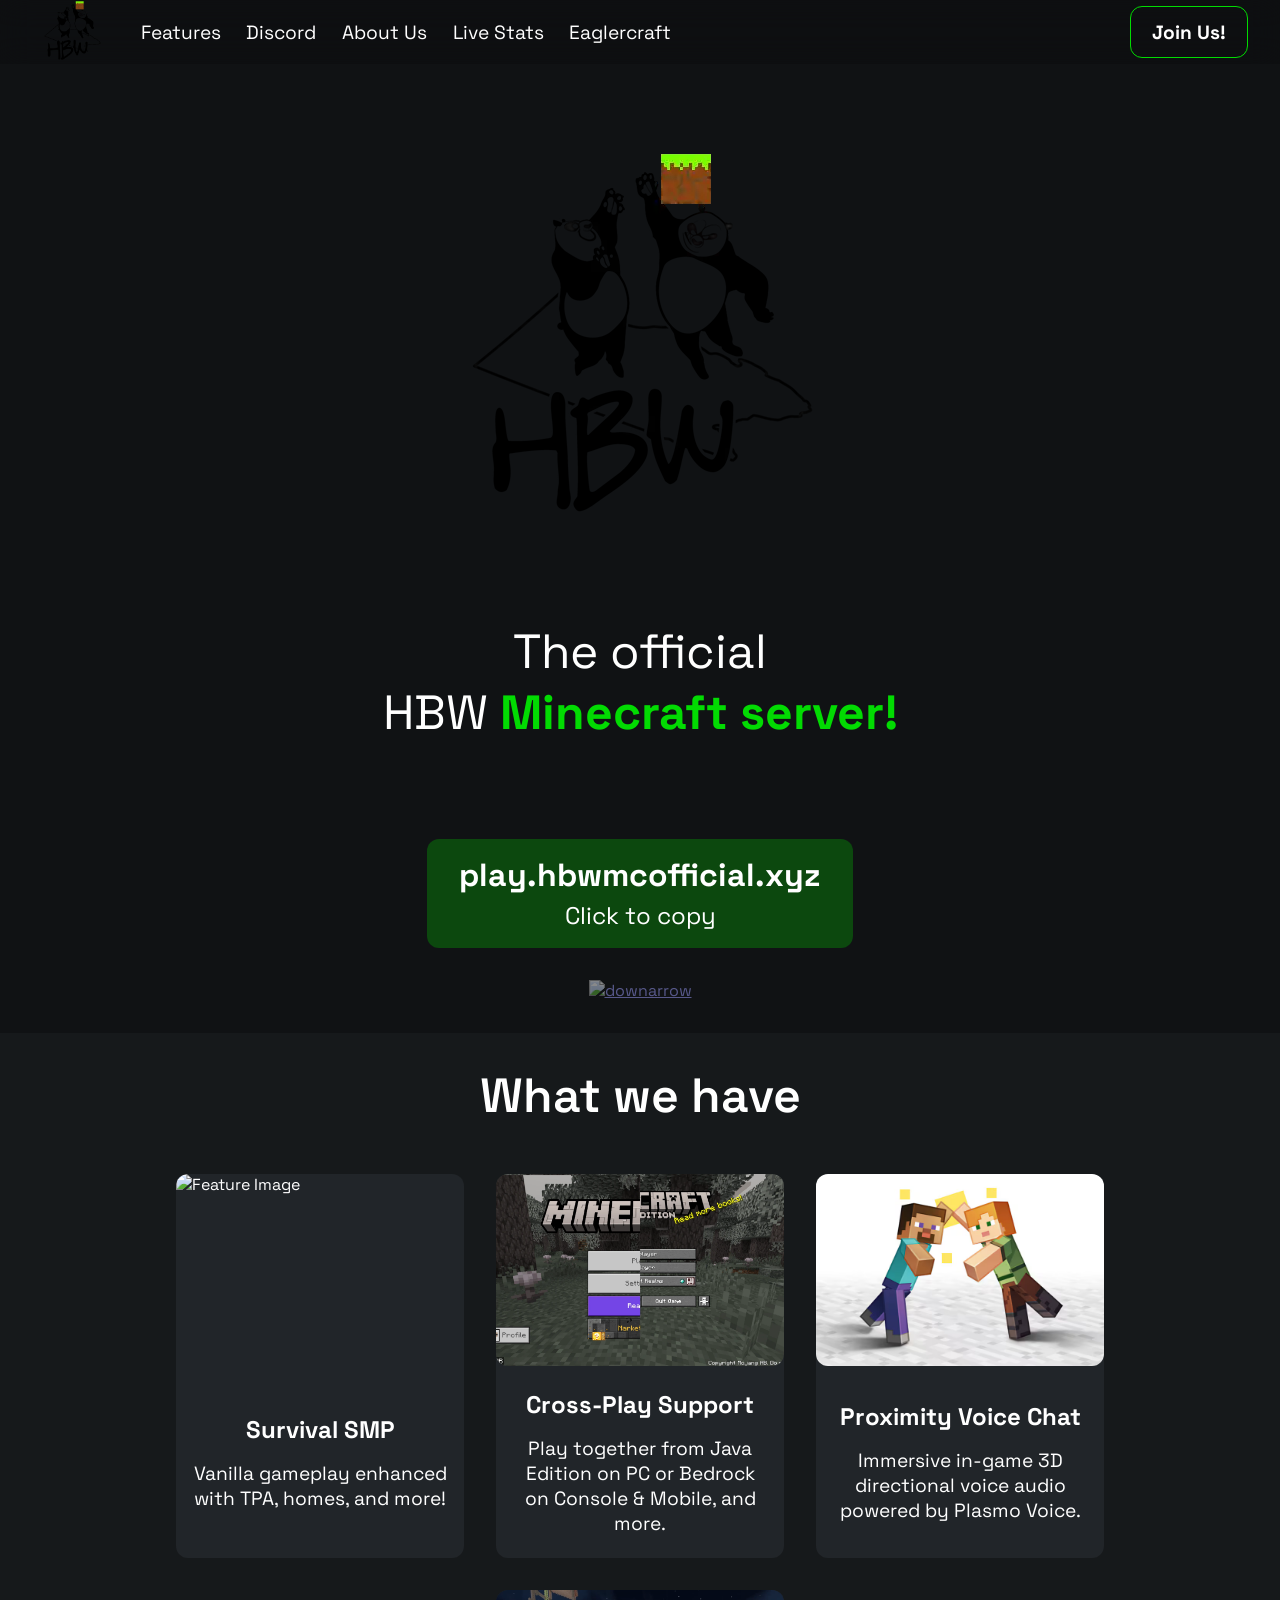
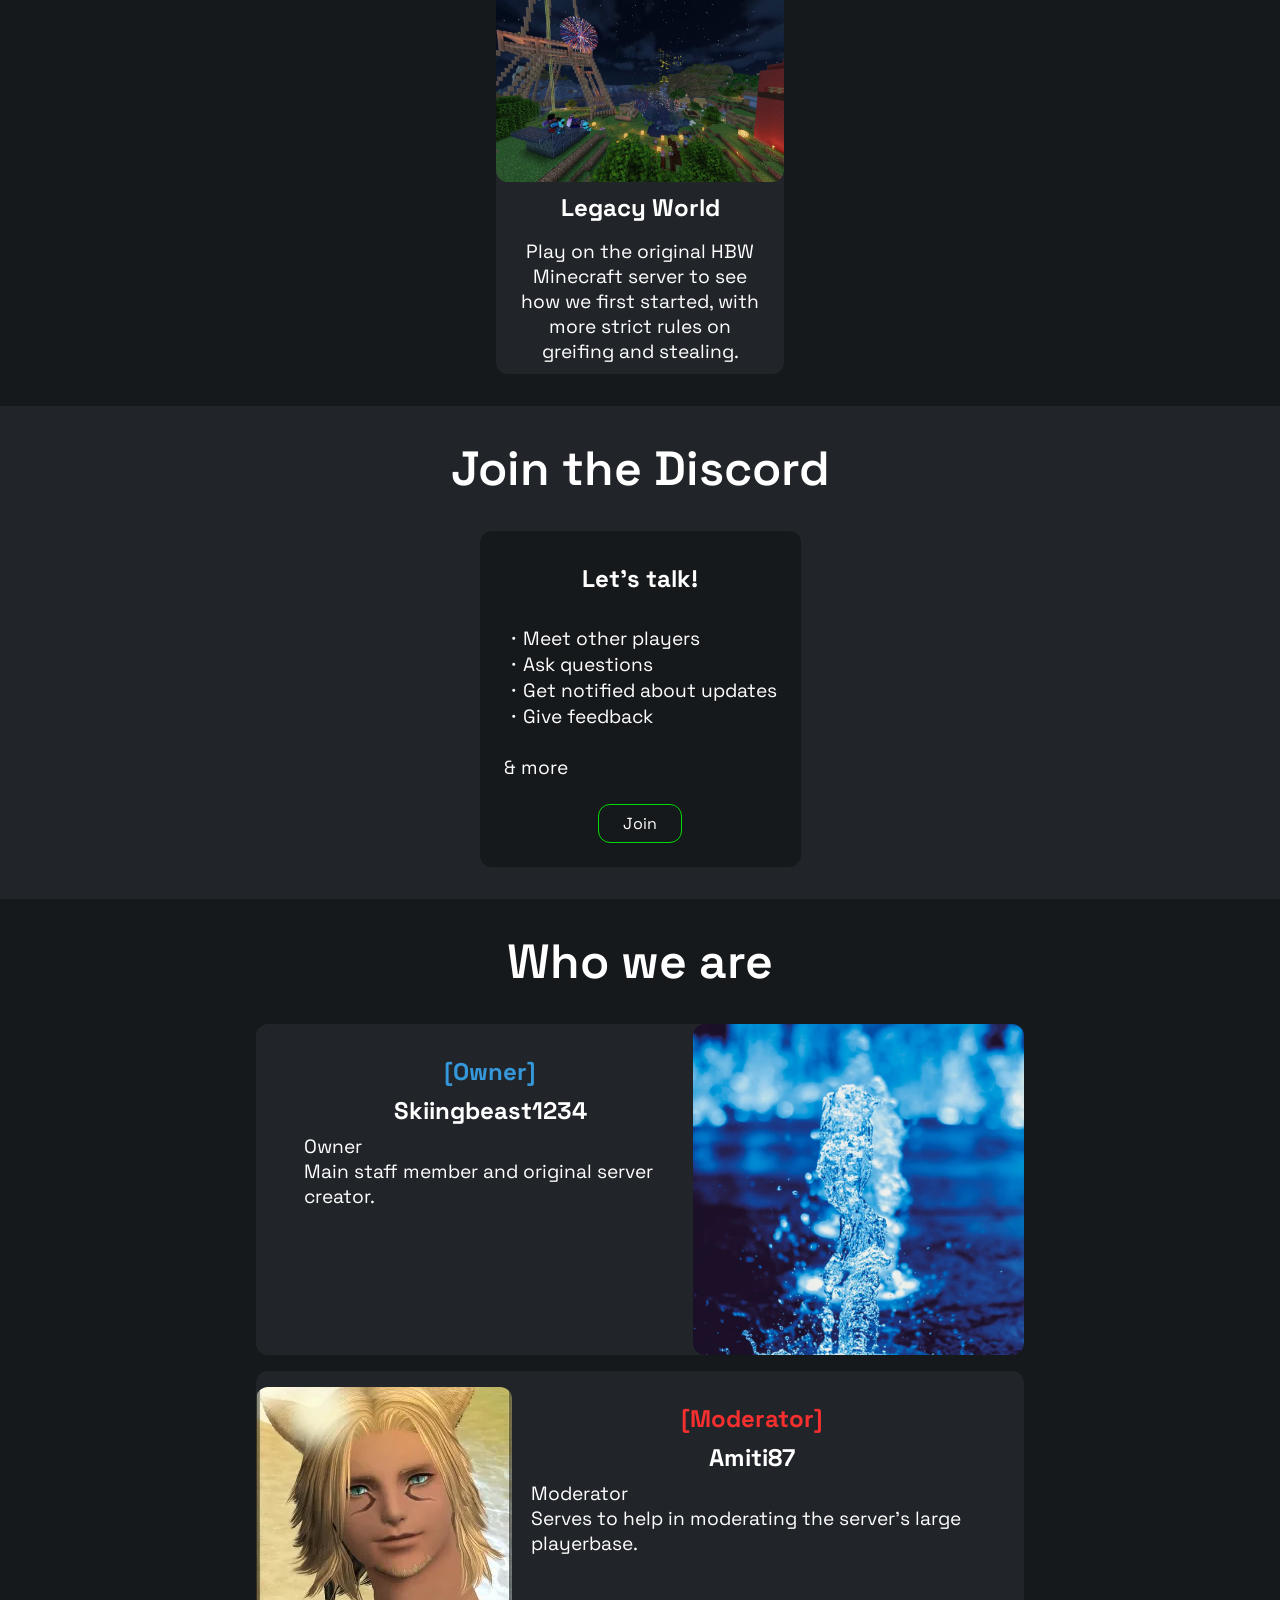
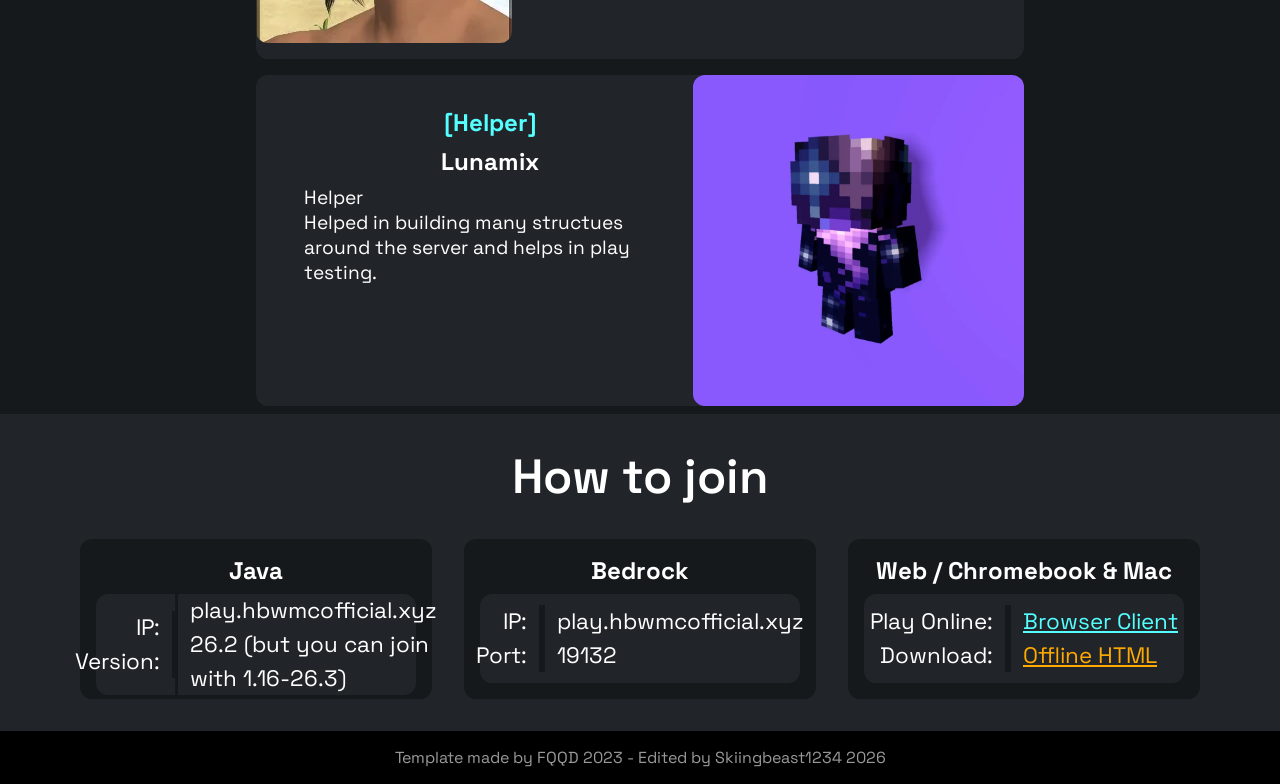
==== commit e50b073d: "Update join card title to Web / Chromebook & Mac" ====
--- a/index.html
+++ b/index.html
@@ -248,7 +248,7 @@
             </div>
           </div>
           <div class="main3_join_div">
-            <a class="main3_join_title">Web / Chromebook</a>
+            <a class="main3_join_title">Web / Chromebook & Mac</a>
             <div class="main3_join_content_div">
               <div class="main3_join_categories">
                 <a>Play Online:</a>
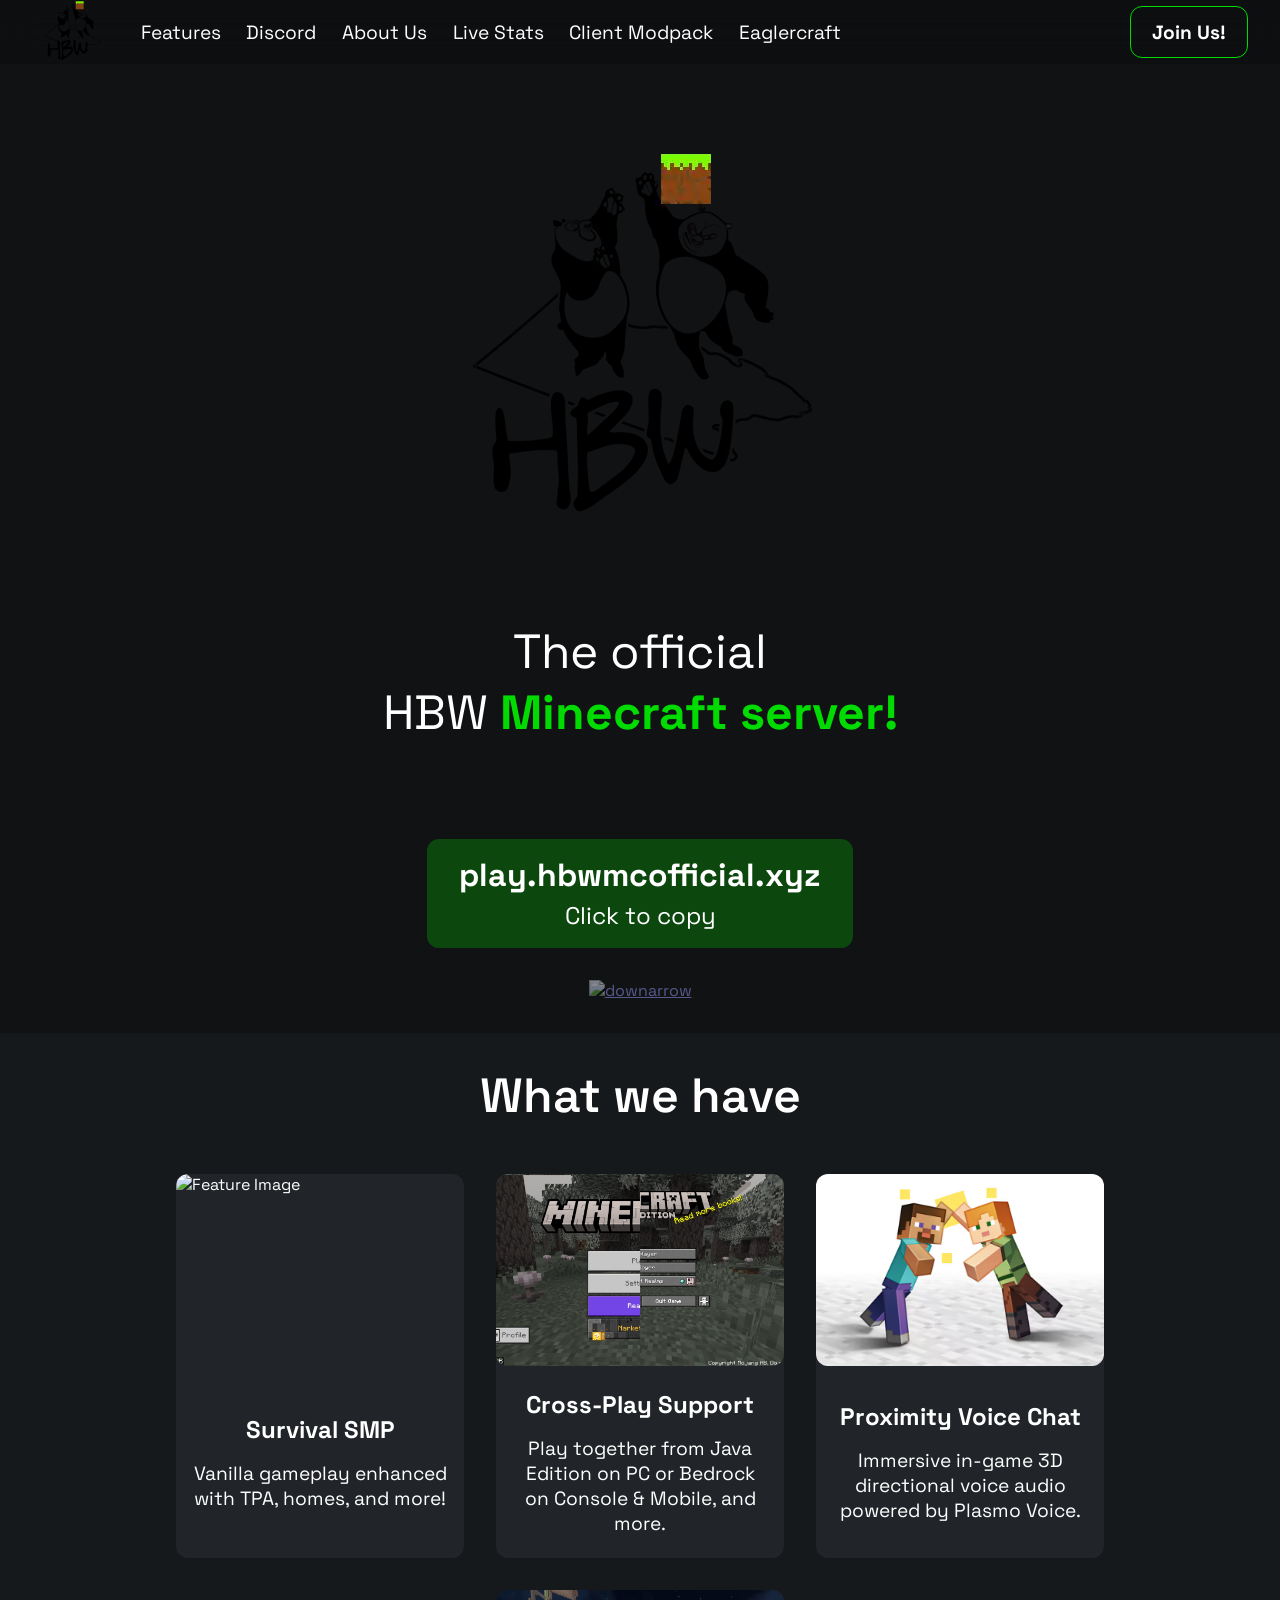
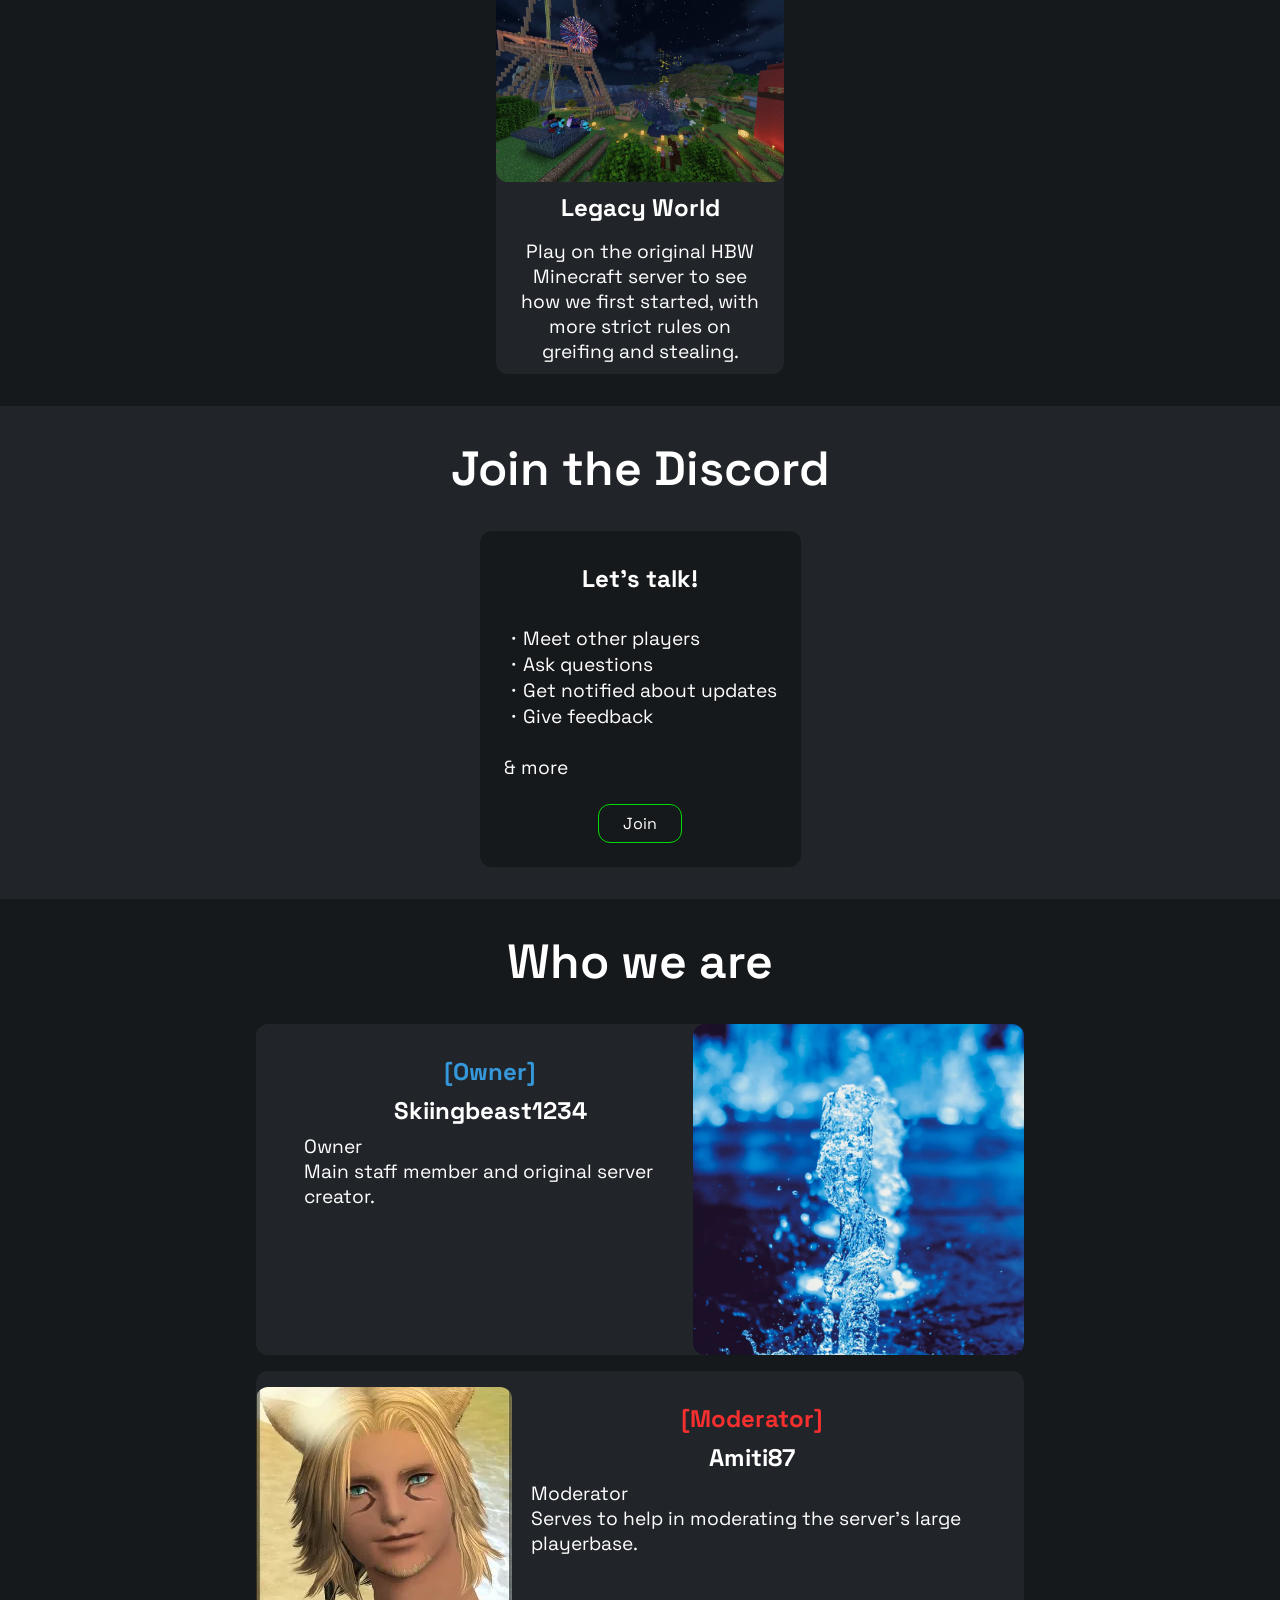
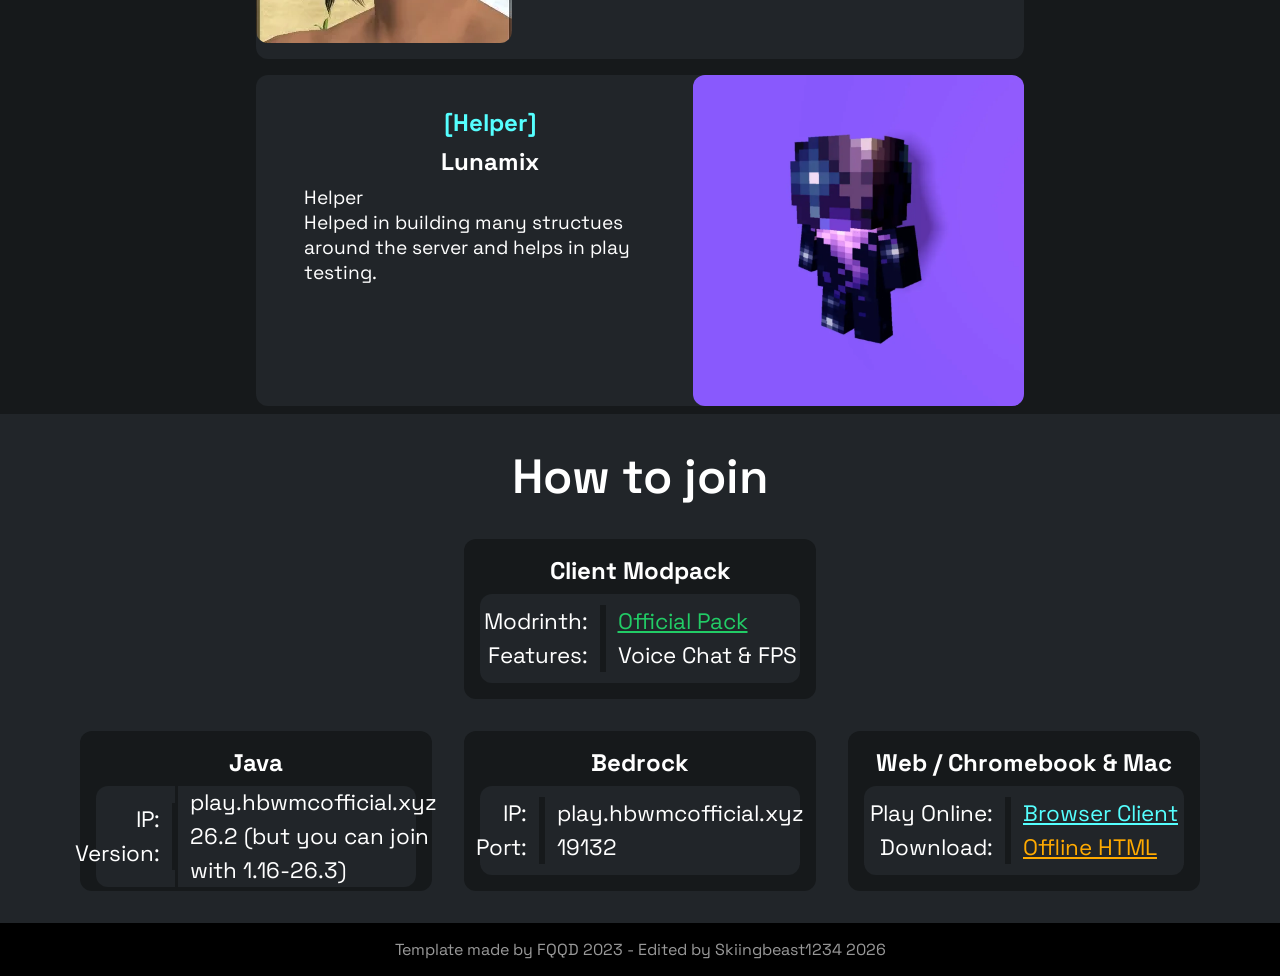
==== commit 2f999bfe: "Add Client Modpack links and details to index.html Added links for Client Modpack in both desktop an" ====
--- a/index.html
+++ b/index.html
@@ -59,9 +59,11 @@
       <a href="#discord" class="desktop_navbar_link scroll">Discord</a>
       <a href="#about" class="desktop_navbar_link scroll">About Us</a>
       <a href="https://stats.hbwmcofficial.xyz" target="_blank" rel="noopener noreferrer" class="desktop_navbar_link">Live Stats</a>
+      <a href="https://modrinth.com/project/QSHwl7gZ" target="_blank" rel="noopener noreferrer" class="desktop_navbar_link">Client Modpack</a>
       <div class="desktop_navbar_dropdown">
-        <a href="https://github.com/skiingbeast2025/lunamix-eaglercraft/releases/latest/download/HBWMC-EAGLERCRAFT.html" class="desktop_navbar_link" download="HBWMC-EAGLERCRAFT.html">Eaglercraft</a>
+        <a href="eaglercraft.html" class="desktop_navbar_link">Eaglercraft</a>
         <div class="desktop_navbar_dropdown_content">
+          <a href="eaglercraft.html"><i class="fa fa-info-circle"></i> Eaglercraft Hub</a>
           <a href="https://github.com/skiingbeast2025/lunamix-eaglercraft/releases/latest/download/HBWMC-EAGLERCRAFT.html" download="HBWMC-EAGLERCRAFT.html"><i class="fa fa-download"></i> Download Client (.html)</a>
           <a href="https://skiingbeast2025.github.io/lunamix-eaglercraft/downloads/hbwmc.html" target="_blank" rel="noopener noreferrer"><i class="fa fa-play-circle"></i> Play in Browser (Web)</a>
         </div>
@@ -77,6 +79,8 @@
           <a class="mobile_navbar_link scroll" onclick="mobile_navbar_link_hider()" href="#discord">Discord</a>
           <a class="mobile_navbar_link scroll" onclick="mobile_navbar_link_hider()" href="#about">About Us</a>
           <a class="mobile_navbar_link" href="https://stats.hbwmcofficial.xyz" target="_blank" rel="noopener noreferrer">Live Stats</a>
+          <a class="mobile_navbar_link" href="https://modrinth.com/project/QSHwl7gZ" target="_blank" rel="noopener noreferrer">Client Modpack</a>
+          <a class="mobile_navbar_link" href="eaglercraft.html"><i class="fa fa-info-circle"></i> Eaglercraft Hub</a>
           <a class="mobile_navbar_link" onclick="mobile_navbar_link_hider()" href="https://github.com/skiingbeast2025/lunamix-eaglercraft/releases/latest/download/HBWMC-EAGLERCRAFT.html" download="HBWMC-EAGLERCRAFT.html"><i class="fa fa-download"></i> Download Eaglercraft</a>
           <a class="mobile_navbar_link" onclick="mobile_navbar_link_hider()" href="https://skiingbeast2025.github.io/lunamix-eaglercraft/downloads/hbwmc.html" target="_blank" rel="noopener noreferrer"><i class="fa fa-play-circle"></i> Play Eaglercraft (Web)</a>
           <a class="mobile_navbar_link scroll" onclick="mobile_navbar_link_hider()" href="#join">Join Us</a>
@@ -260,6 +264,19 @@
               </div>
             </div>
           </div>
+          <div class="main3_join_div">
+            <a class="main3_join_title">Client Modpack</a>
+            <div class="main3_join_content_div">
+              <div class="main3_join_categories">
+                <a>Modrinth:</a>
+                <a>Features:</a>
+              </div>
+              <div class="main3_join_values">
+                <a href="https://modrinth.com/project/QSHwl7gZ" target="_blank" rel="noopener noreferrer" style="color: #22CC66; text-decoration: underline;">Official Pack</a>
+                <a>Voice Chat & FPS</a>
+              </div>
+            </div>
+          </div>
         </div>
       </div>
     </div>
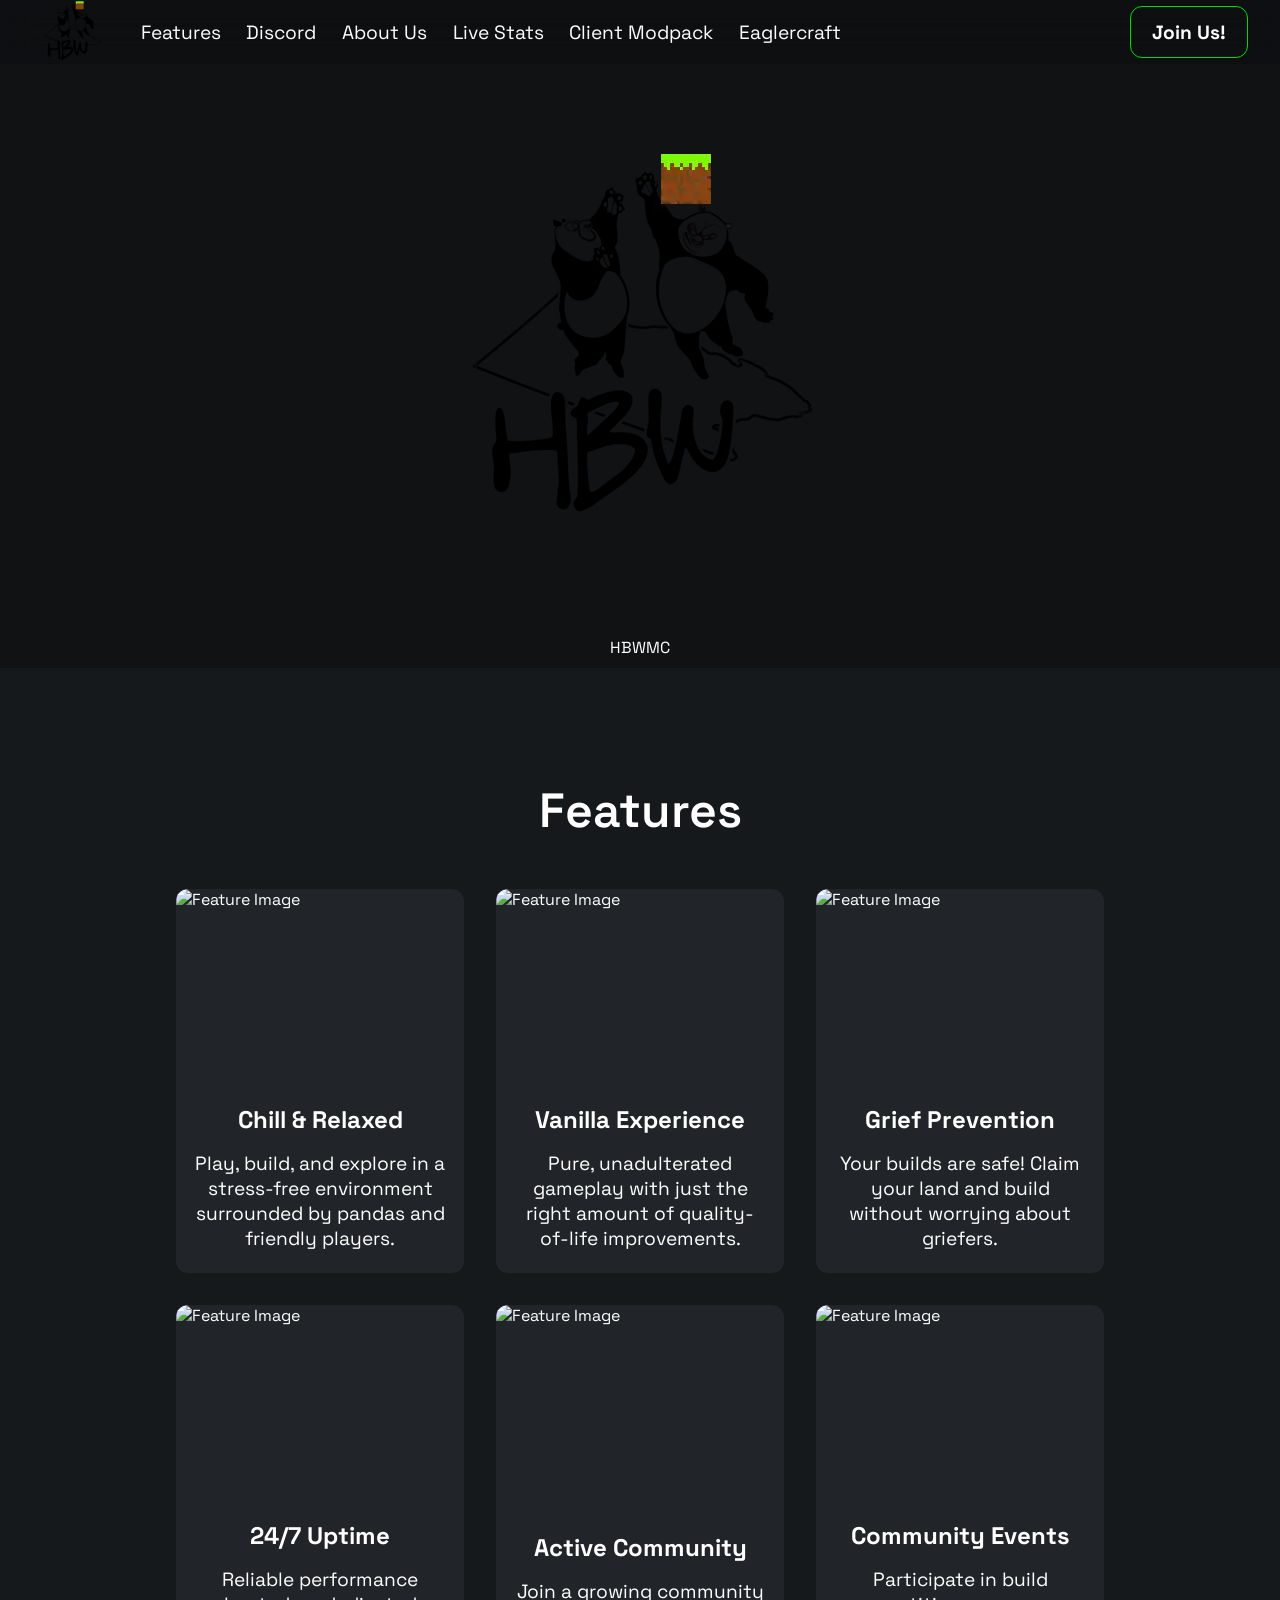
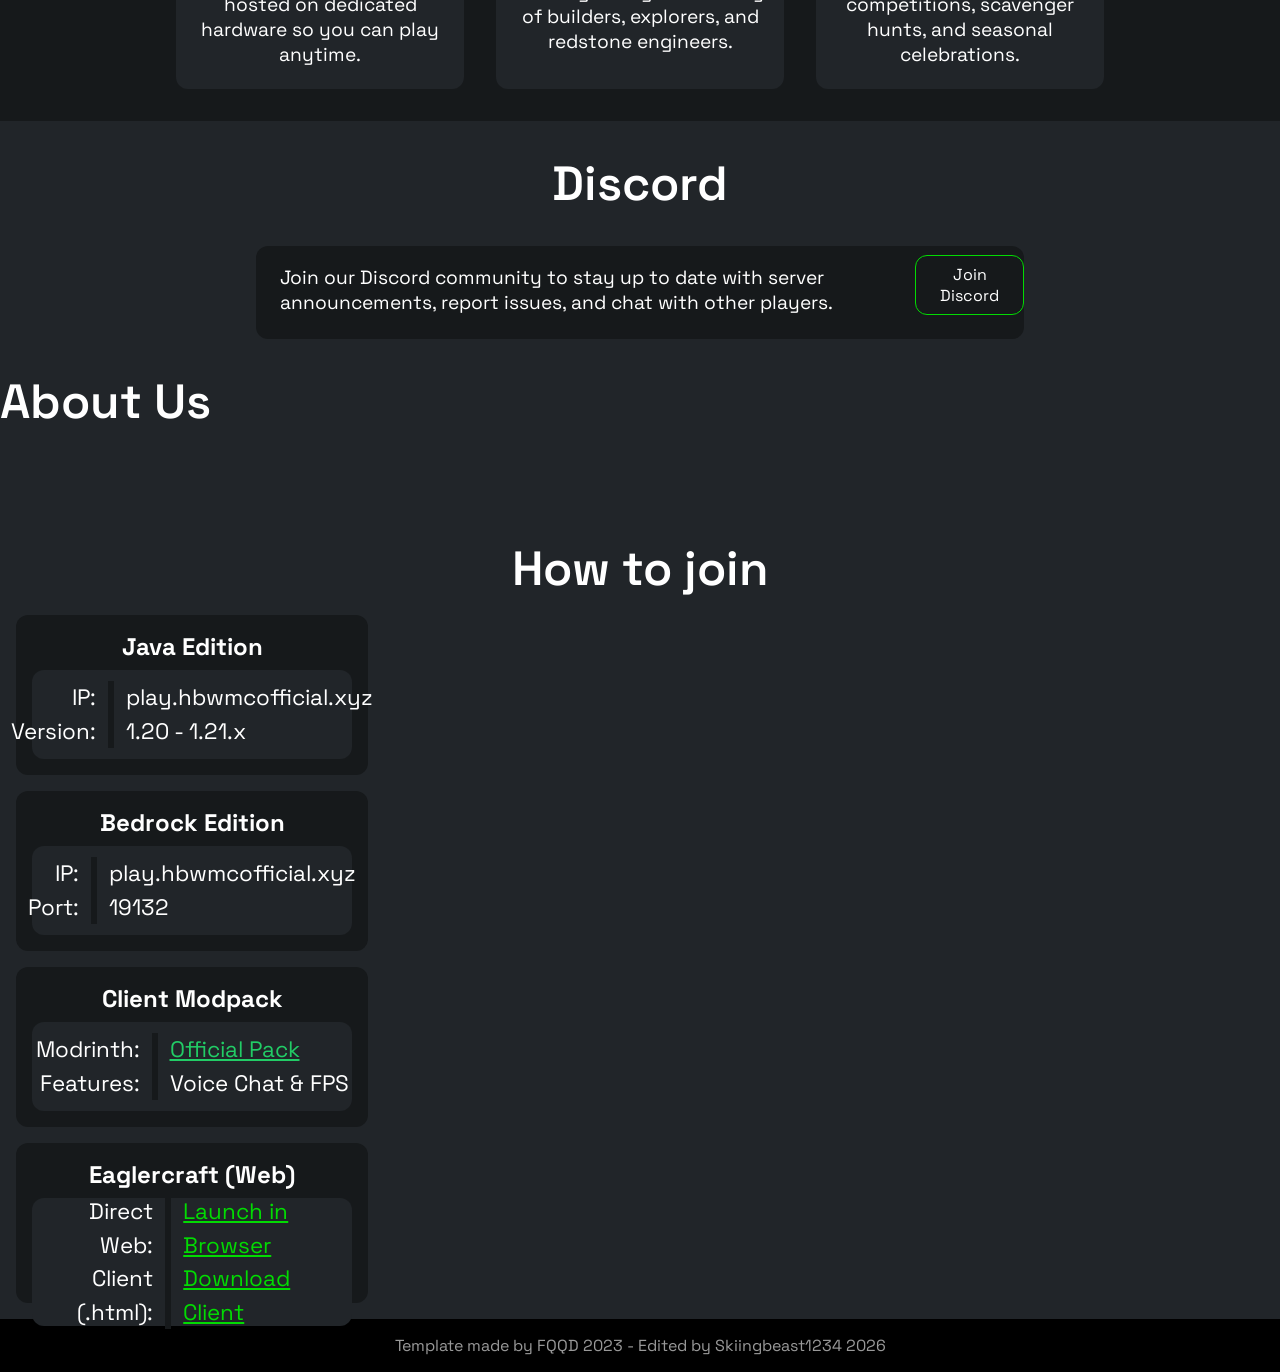
==== commit 71db72eb: "Update navbar dropdown labels to remove (Web) and (.html)" ====
--- a/index.html
+++ b/index.html
@@ -51,7 +51,7 @@
       }
     </style>
 </head>
-<body>
+  <body>
     <script src="https://ajax.googleapis.com/ajax/libs/jquery/3.5.1/jquery.min.js"></script>
     <nav class="desktop_navbar">
       <a href="#"><img class="desktop_navbar_logo_img" src="media/HB_pandas_minecraft_block_trans.webp" alt="logo"></a>
@@ -64,8 +64,8 @@
         <a href="eaglercraft.html" class="desktop_navbar_link">Eaglercraft</a>
         <div class="desktop_navbar_dropdown_content">
           <a href="eaglercraft.html"><i class="fa fa-info-circle"></i> Eaglercraft Hub</a>
-          <a href="https://github.com/skiingbeast2025/lunamix-eaglercraft/releases/latest/download/HBWMC-EAGLERCRAFT.html" download="HBWMC-EAGLERCRAFT.html"><i class="fa fa-download"></i> Download Client (.html)</a>
-          <a href="https://skiingbeast2025.github.io/lunamix-eaglercraft/downloads/hbwmc.html" target="_blank" rel="noopener noreferrer"><i class="fa fa-play-circle"></i> Play in Browser (Web)</a>
+          <a href="https://github.com/skiingbeast2025/lunamix-eaglercraft/releases/latest/download/HBWMC-EAGLERCRAFT.html" download="HBWMC-EAGLERCRAFT.html"><i class="fa fa-download"></i> Download Client</a>
+          <a href="https://skiingbeast2025.github.io/lunamix-eaglercraft/downloads/hbwmc.html" target="_blank" rel="noopener noreferrer"><i class="fa fa-play-circle"></i> Play in Browser</a>
         </div>
       </div>
       <div class="desktop_navbar_link2_div">
@@ -82,7 +82,7 @@
           <a class="mobile_navbar_link" href="https://modrinth.com/project/QSHwl7gZ" target="_blank" rel="noopener noreferrer">Client Modpack</a>
           <a class="mobile_navbar_link" href="eaglercraft.html"><i class="fa fa-info-circle"></i> Eaglercraft Hub</a>
           <a class="mobile_navbar_link" onclick="mobile_navbar_link_hider()" href="https://github.com/skiingbeast2025/lunamix-eaglercraft/releases/latest/download/HBWMC-EAGLERCRAFT.html" download="HBWMC-EAGLERCRAFT.html"><i class="fa fa-download"></i> Download Eaglercraft</a>
-          <a class="mobile_navbar_link" onclick="mobile_navbar_link_hider()" href="https://skiingbeast2025.github.io/lunamix-eaglercraft/downloads/hbwmc.html" target="_blank" rel="noopener noreferrer"><i class="fa fa-play-circle"></i> Play Eaglercraft (Web)</a>
+          <a class="mobile_navbar_link" onclick="mobile_navbar_link_hider()" href="https://skiingbeast2025.github.io/lunamix-eaglercraft/downloads/hbwmc.html" target="_blank" rel="noopener noreferrer"><i class="fa fa-play-circle"></i> Play Eaglercraft</a>
           <a class="mobile_navbar_link scroll" onclick="mobile_navbar_link_hider()" href="#join">Join Us</a>
         </div>
         <div class="icon" onclick="mobile_navbar_link_hider()">
@@ -101,166 +101,91 @@
     </div>
     <div class="mainflex">
       <div class="main1">
-        <a class="main1_logo_a" href="#">
-          <img class="main1_logo" src="media/HB_pandas_minecraft_block_trans.webp" alt="logo">
-        </a>
-        <div class="main1_description">
-          <a>The official<br>HBW</a>
-          <a class="main1_actcent">Minecraft server!</a><a></a>
-        </div>
-        <div class="main1_ipcopier_div">
-          <button class="main1_ipcopier" onclick="copyText()" type="button">
-            <span class="main1_ipcopier_text1">play.hbwmcofficial.xyz</span>
-            <br>
-            <span class="main1_ipcopier_text2">Click to copy</span>
-          </button>
-          <script>
-            function copyText() {
-                navigator.clipboard.writeText
-            ("play.hbwmcofficial.xyz");
-                }
-            $(document).ready(function() {
-            $('.main1_ipcopier').click(function() {
-                var popup = $('<div>', { class: 'main1_popup' })
-                .append($('<h3 class="copy_confirm">').text('Copied IP to clipboard'))
-                $(this).after(popup);
-                setTimeout(function() {
-                popup.remove();
-                }, 1000);
-            });
-            });
-        </script>
-        </div>
-        <a href="#more" class="scroll">
-          <img alt="downarrow" class="main1_downarrow" src="media/downarrow.png">
-        </a>
-        <script>
-          const scrollLinks = document.querySelectorAll('.scroll');
-          scrollLinks.forEach(function(link) {
-            link.addEventListener('click', function(event) {
-              event.preventDefault();
-              const target = document.querySelector(link.getAttribute('href'));
-              const offsetTop = target.offsetTop;
-              window.scrollTo({
-                top: offsetTop,
-                behavior: 'smooth'
-              });
-            });
-          });
-        </script>
-      </div>
-      <div id="features"></div>
-      <div id="more"></div>
-      <div class="main2">
-        <a class="headline">What we have</a>
+        <a class="main1_logo_a"><img class="main1_logo" src="media/HB_pandas_minecraft_block_trans.webp" alt="logo"></a>
+        <div class="main1_headline_name_div">
+          <p class="main1_headline_name">HBWMC</p>
+        </div>
+        <p class="main1_headline_title">A friendly Minecraft server for everyone.</p>
+        <div class="main1_buttons_div">
+          <a href="#join" class="main1_button_join scroll">How to join</a>
+        </div>
+      </div>
+      <div id="features" class="main2">
+        <a class="headline">Features</a>
         <div class="main2_features_div">
           <div class="main2_feature">
-            <img class="main2_feature_img" alt="Feature Image" src="media/placeholder.png">
-            <a class="main2_feature_headline">Survival SMP</a>
-            <a class="main2_feature_text">Vanilla gameplay enhanced with TPA, homes, and more!</a>
-          </div>
-          <div class="main2_feature">
-            <img class="main2_feature_img" alt="Feature Image" src="media/2.webp">
-            <a class="main2_feature_headline">Cross-Play Support</a>
-            <a class="main2_feature_text">Play together from Java Edition on PC or Bedrock on Console & Mobile, and more.</a>
-          </div>
-          <div class="main2_feature">
-            <img class="main2_feature_img" alt="Feature Image" src="media/d763033c0a78789d1be950487fadb53c-staysafe_header.png">
-            <a class="main2_feature_headline">Proximity Voice Chat</a>
-            <a class="main2_feature_text">Immersive in-game 3D directional voice audio powered by Plasmo Voice.</a>
-          </div>
-          <div class="main2_feature">
-            <img class="main2_feature_img" alt="Feature Image" src="media/legacy_world.png">
-            <a class="main2_feature_headline">Legacy World</a>
-            <a class="main2_feature_text">Play on the original HBW Minecraft server to see how we first started, with more strict rules on greifing and stealing.</a>
-          </div>
-        </div>
-      </div>
-            <div id="discord"></div>
-      <div class="main4">
-        <a class="headline">Join the Discord</a>
+            <img class="main2_feature_img" src="media/panda.webp" alt="Feature Image">
+            <a class="main2_feature_headline">Chill & Relaxed</a>
+            <a class="main2_feature_text">Play, build, and explore in a stress-free environment surrounded by pandas and friendly players.</a>
+          </div>
+          <div class="main2_feature">
+            <img class="main2_feature_img" src="media/cherry.webp" alt="Feature Image">
+            <a class="main2_feature_headline">Vanilla Experience</a>
+            <a class="main2_feature_text">Pure, unadulterated gameplay with just the right amount of quality-of-life improvements.</a>
+          </div>
+          <div class="main2_feature">
+            <img class="main2_feature_img" src="media/house.webp" alt="Feature Image">
+            <a class="main2_feature_headline">Grief Prevention</a>
+            <a class="main2_feature_text">Your builds are safe! Claim your land and build without worrying about griefers.</a>
+          </div>
+          <div class="main2_feature">
+            <img class="main2_feature_img" src="media/server.webp" alt="Feature Image">
+            <a class="main2_feature_headline">24/7 Uptime</a>
+            <a class="main2_feature_text">Reliable performance hosted on dedicated hardware so you can play anytime.</a>
+          </div>
+          <div class="main2_feature">
+            <img class="main2_feature_img" src="media/heart.webp" alt="Feature Image">
+            <a class="main2_feature_headline">Active Community</a>
+            <a class="main2_feature_text">Join a growing community of builders, explorers, and redstone engineers.</a>
+          </div>
+          <div class="main2_feature">
+            <img class="main2_feature_img" src="media/sword.webp" alt="Feature Image">
+            <a class="main2_feature_headline">Community Events</a>
+            <a class="main2_feature_text">Participate in build competitions, scavenger hunts, and seasonal celebrations.</a>
+          </div>
+        </div>
+      </div>
+      <div id="discord" class="main4">
+        <a class="headline">Discord</a>
         <div class="main4_dc_div">
-          <widgetbot server="1449486960224632996" width="350" height="500" class="main4_dc_widget"></widgetbot>
-          <script src="https://cdn.jsdelivr.net/npm/@widgetbot/html-embed"></script>
-          <div class="main4_dc_description_div">
-            <a class="main4_dc_description_title">Let's talk!</a>
-            <a class="main4_dc_description"> ・Meet other players <br> ・Ask questions <br> ・Get notified about updates <br> ・Give feedback  <br><br> &amp; more </a>
-            <a href="https://discord.gg/q5334gxAGC" class="main4_dc_button_a">
-              <div class="main4_dc_button">Join</div>
-            </a>
-          </div>
-        </div>
-      </div>
-      <div id="about"></div>
-      <div class="main5">
-        <a class="headline">Who we are</a>
-        <div class="main5_admin_div">
-          <div class="main5_admins_div main5_admins_dev_type2">
-            <img class="main5_admins_img" alt="admin member img" src="media/skiing-propic.png">
-            <div class="main5_admins_description_div">
-              <a class="main5_admins_description_rank main5_admins_description_rank_owner">[Owner]</a>
-              <a class="main5_admins_description_title" href="https://www.whydidyouclickonthat.com/">Skiingbeast1234</a>
-              <a class="main5_admins_description">Owner<br>Main staff member and original server creator.</a>
-            </div>
-          </div>
-          <div class="main5_admins_div main5_admins_dev_type1">
-            <img class="main5_admins_img" alt="admin member img" src="media/amiti-propic.webp">
-            <div class="main5_admins_description_div">
-              <a class="main5_admins_description_rank main5_admins_description_rank_admin">[Moderator]</a>
-              <a class="main5_admins_description_title" href="https://www.whydidyouclickonthat.com/">Amiti87</a>
-              <a class="main5_admins_description">Moderator<br>Serves to help in moderating the server's large playerbase.</a>
-            </div>
-          </div>
-          <div class="main5_admins_div main5_admins_dev_type2">
-            <img class="main5_admins_img" alt="admin member img" src="media/lunamix-propic.webp">
-            <div class="main5_admins_description_div">
-              <a class="main5_admins_description_rank main5_admins_description_rank_helper" style="color: #55ffff;">[Helper]</a>
-              <a class="main5_admins_description_title" href="https://www.whydidyouclickonthat.com/">Lunamix</a>
-              <a class="main5_admins_description">Helper<br>Helped in building many structues around the server and helps in play testing.</a>
-            </div>
-          </div>
-        </div>
-      </div>
-      <div id="join"></div>
-      <div class="main3">
+          <p class="main4_dc_description">Join our Discord community to stay up to date with server announcements, report issues, and chat with other players.</p>
+          <a href="https://discord.gg/yourinvite" target="_blank" rel="noopener noreferrer" class="main4_dc_button_a">
+            <div class="main4_dc_button">Join Discord</div>
+          </a>
+        </div>
+      </div>
+      <div id="about" class="about_section">
+        <a class="headline">About Us</a>
+        <div class="about_content_div">
+          <p class="about_text">HBWMC was started as a welcoming space for Minecraft players of all skill levels. Whether you want to build massive megastructures, explore the infinite world, or just relax and farm, you'll find a home here. We are committed to keeping the server fun, fair, and accessible for everyone.</p>
+        </div>
+      </div>
+      <div id="join" class="main3">
         <a class="headline">How to join</a>
-        <div class="main3_join_div_div">
-          <div class="main3_join_div">
-            <a class="main3_join_title">Java</a>
+        <div class="main3_join_div_supported">
+          <div class="main3_join_div">
+            <a class="main3_join_title">Java Edition</a>
             <div class="main3_join_content_div">
               <div class="main3_join_categories">
                 <a>IP:</a>
                 <a>Version:</a>
               </div>
               <div class="main3_join_values">
-                <a>play.hbwmcofficial.xyz</a>
-                <a>26.2 (but you can join with 1.16-26.3)</a>
-              </div>
-            </div>
-          </div>
-          <div class="main3_join_div">
-            <a class="main3_join_title">Bedrock</a>
+                <a onclick="copy('play.hbwmcofficial.xyz')">play.hbwmcofficial.xyz</a>
+                <a>1.20 - 1.21.x</a>
+              </div>
+            </div>
+          </div>
+          <div class="main3_join_div">
+            <a class="main3_join_title">Bedrock Edition</a>
             <div class="main3_join_content_div">
               <div class="main3_join_categories">
                 <a>IP:</a>
                 <a>Port:</a>
               </div>
               <div class="main3_join_values">
-                <a>play.hbwmcofficial.xyz</a>
+                <a onclick="copy('play.hbwmcofficial.xyz')">play.hbwmcofficial.xyz</a>
                 <a>19132</a>
-              </div>
-            </div>
-          </div>
-          <div class="main3_join_div">
-            <a class="main3_join_title">Web / Chromebook & Mac</a>
-            <div class="main3_join_content_div">
-              <div class="main3_join_categories">
-                <a>Play Online:</a>
-                <a>Download:</a>
-              </div>
-              <div class="main3_join_values">
-                <a href="https://skiingbeast2025.github.io/lunamix-eaglercraft/downloads/hbwmc.html" target="_blank" rel="noopener noreferrer" style="color: #55ffff; text-decoration: underline;">Browser Client</a>
-                <a href="https://github.com/skiingbeast2025/lunamix-eaglercraft/releases/latest/download/HBWMC-EAGLERCRAFT.html" style="color: #ffaa00; text-decoration: underline;">Offline HTML</a>
               </div>
             </div>
           </div>
@@ -274,6 +199,19 @@
               <div class="main3_join_values">
                 <a href="https://modrinth.com/project/QSHwl7gZ" target="_blank" rel="noopener noreferrer" style="color: #22CC66; text-decoration: underline;">Official Pack</a>
                 <a>Voice Chat & FPS</a>
+              </div>
+            </div>
+          </div>
+          <div class="main3_join_div">
+            <a class="main3_join_title">Eaglercraft (Web)</a>
+            <div class="main3_join_content_div">
+              <div class="main3_join_categories">
+                <a>Direct Web:</a>
+                <a>Client (.html):</a>
+              </div>
+              <div class="main3_join_values">
+                <a href="https://skiingbeast2025.github.io/lunamix-eaglercraft/downloads/hbwmc.html" target="_blank" rel="noopener noreferrer" style="color: #02db02; text-decoration: underline;">Launch in Browser</a>
+                <a href="https://github.com/skiingbeast2025/lunamix-eaglercraft/releases/latest/download/HBWMC-EAGLERCRAFT.html" download="HBWMC-EAGLERCRAFT.html" style="color: #02db02; text-decoration: underline;">Download Client</a>
               </div>
             </div>
           </div>
@@ -284,4 +222,4 @@
       <a href="https://github.com/FQQD/MCServer-Web-Template" class="copyright">Template made by FQQD 2023 - Edited by Skiingbeast1234 2026</a>
     </footer>
   </body>
-</html>
+</html>
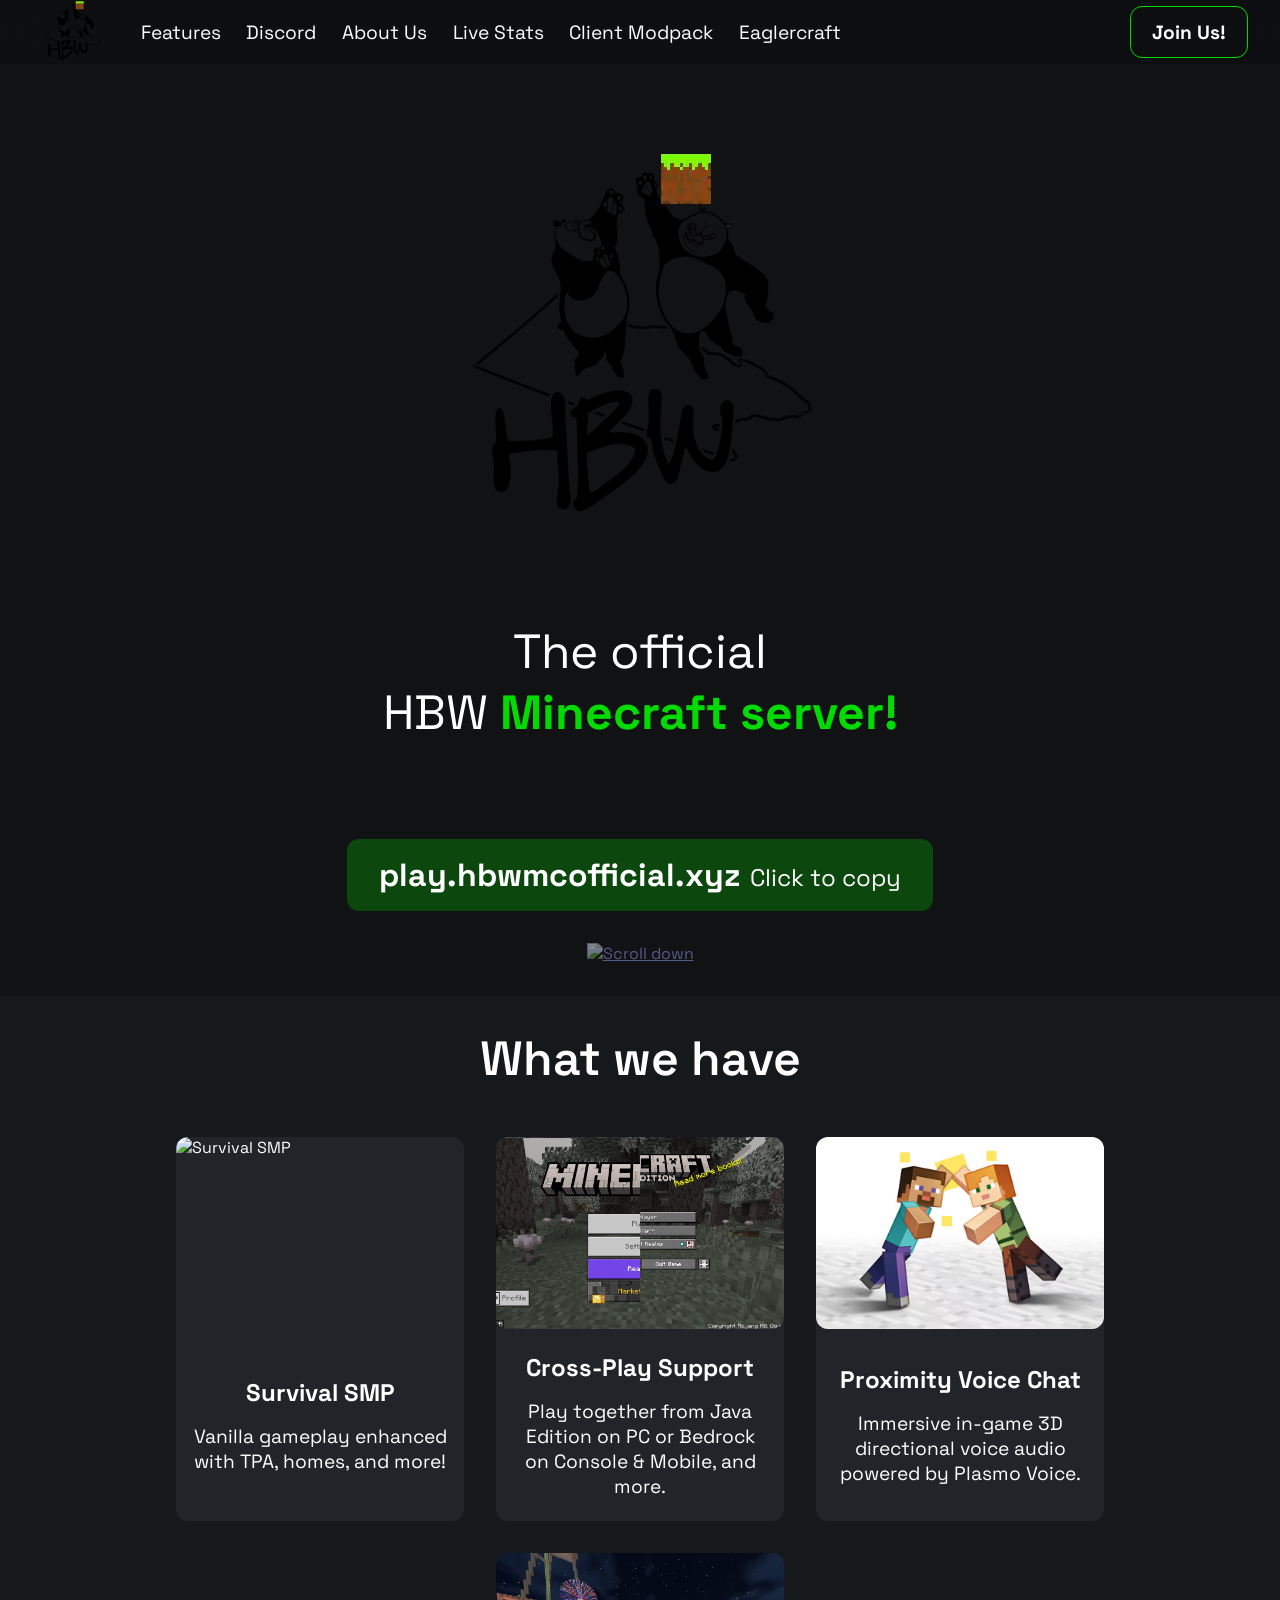
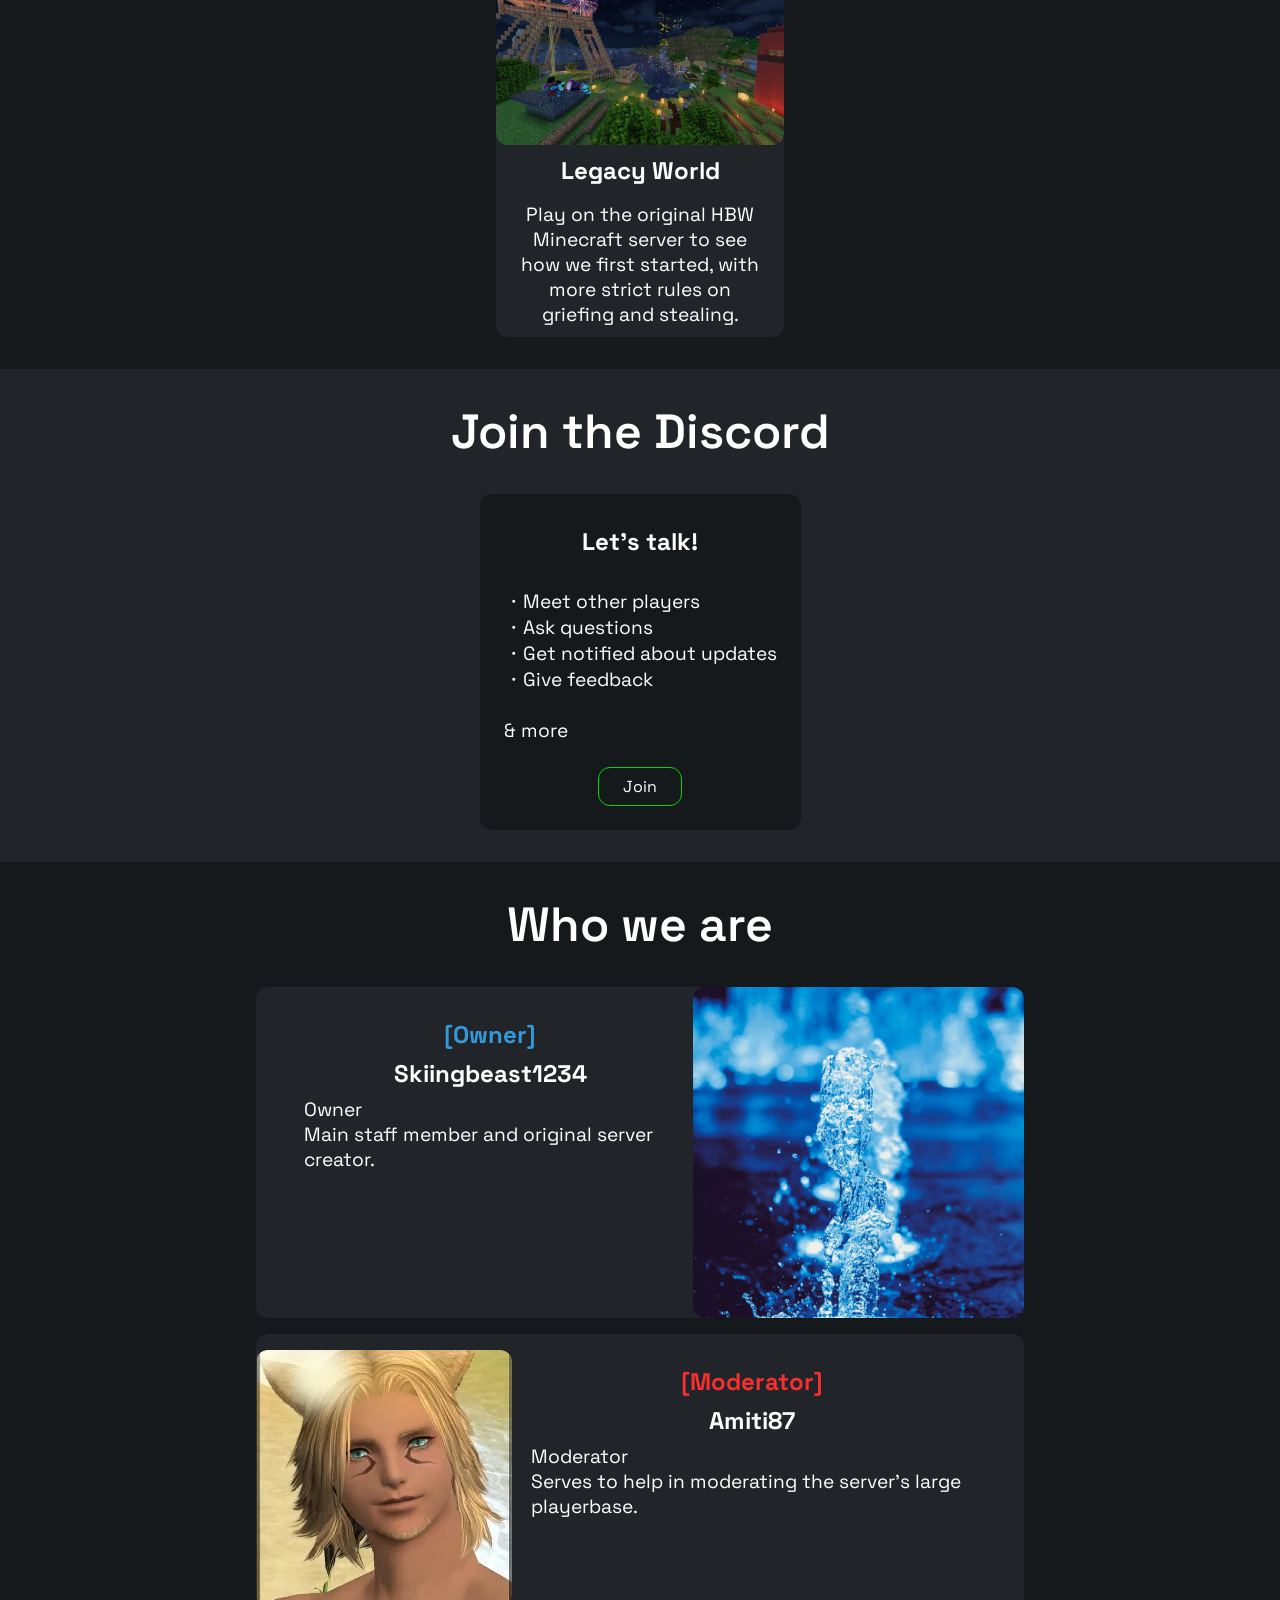
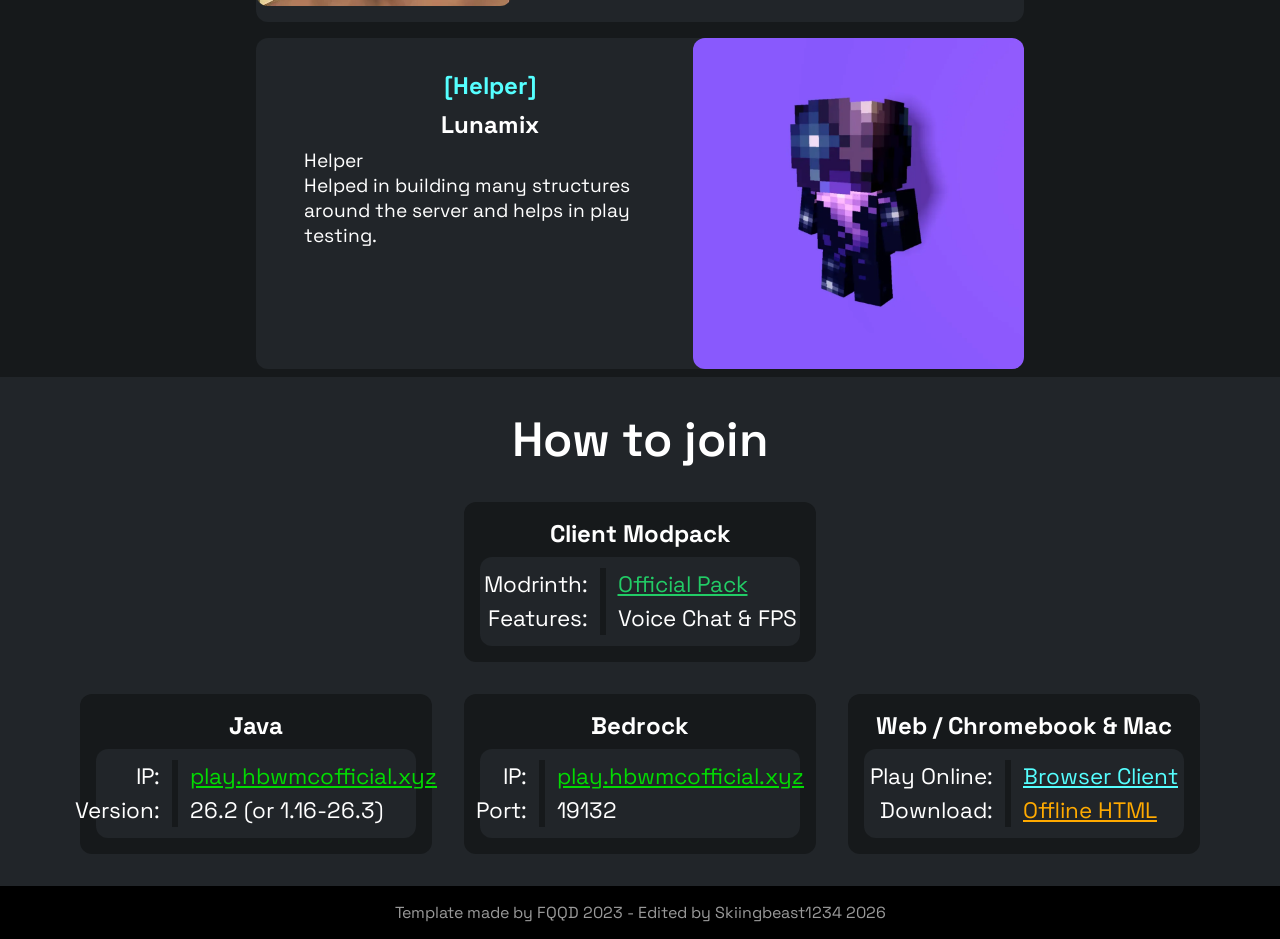
==== commit 310604a6: "Restore official features, staff, hero description, and responsive touch controls" ====
--- a/index.html
+++ b/index.html
@@ -6,8 +6,8 @@
     <meta name="viewport" content="width=device-width, initial-scale=1.0">
     <title>HBW Minecraft Server</title>
     <link rel="icon" type="image/png" href="media/favicon.png?v=2">
-    <link rel="stylesheet" href="media/style.css?v=2">
-    <link href="https://fonts.bunny.net/css?family=Space+Grotesk:wght@500&display=swap" rel="stylesheet">
+    <link rel="stylesheet" href="media/style.css?v=3">
+    <link href="https://fonts.bunny.net/css?family=Space+Grotesk:wght@500;700&display=swap" rel="stylesheet">
     <link rel="stylesheet" href="https://cdnjs.cloudflare.com/ajax/libs/font-awesome/4.7.0/css/font-awesome.min.css">
     <style>
       .desktop_navbar_dropdown {
@@ -50,11 +50,11 @@
         color: #55ffff;
       }
     </style>
-</head>
+  </head>
   <body>
     <script src="https://ajax.googleapis.com/ajax/libs/jquery/3.5.1/jquery.min.js"></script>
     <nav class="desktop_navbar">
-      <a href="#"><img class="desktop_navbar_logo_img" src="media/HB_pandas_minecraft_block_trans.webp" alt="logo"></a>
+      <a href="#"><img class="desktop_navbar_logo_img" src="media/HB_pandas_minecraft_block_trans.webp" alt="HBWMC logo"></a>
       <a href="#features" class="desktop_navbar_link scroll">Features</a>
       <a href="#discord" class="desktop_navbar_link scroll">Discord</a>
       <a href="#about" class="desktop_navbar_link scroll">About Us</a>
@@ -69,123 +69,217 @@
         </div>
       </div>
       <div class="desktop_navbar_link2_div">
-          <a href="#join" class="desktop_navbar_link2 scroll">Join Us!</a>
+        <a href="#join" class="desktop_navbar_link2 scroll">Join Us!</a>
       </div>
     </nav>
+
     <div class="mobile_navbar">
-      <a href="#" class="mobile_navbar_logo_img_a"><img class="mobile_navbar_logo_img" src="media/HB_pandas_minecraft_block_trans.webp" alt="logo"></a>
+      <a href="#" class="mobile_navbar_logo_img_a"><img class="mobile_navbar_logo_img" src="media/HB_pandas_minecraft_block_trans.webp" alt="HBWMC logo"></a>
       <div id="mobile_navbar_links">
-          <a class="mobile_navbar_link" onclick="mobile_navbar_link_hider()" href="#features">Features</a>
-          <a class="mobile_navbar_link scroll" onclick="mobile_navbar_link_hider()" href="#discord">Discord</a>
-          <a class="mobile_navbar_link scroll" onclick="mobile_navbar_link_hider()" href="#about">About Us</a>
-          <a class="mobile_navbar_link" href="https://stats.hbwmcofficial.xyz" target="_blank" rel="noopener noreferrer">Live Stats</a>
-          <a class="mobile_navbar_link" href="https://modrinth.com/project/QSHwl7gZ" target="_blank" rel="noopener noreferrer">Client Modpack</a>
-          <a class="mobile_navbar_link" href="eaglercraft.html"><i class="fa fa-info-circle"></i> Eaglercraft Hub</a>
-          <a class="mobile_navbar_link" onclick="mobile_navbar_link_hider()" href="https://github.com/skiingbeast2025/lunamix-eaglercraft/releases/latest/download/HBWMC-EAGLERCRAFT.html" download="HBWMC-EAGLERCRAFT.html"><i class="fa fa-download"></i> Download Eaglercraft</a>
-          <a class="mobile_navbar_link" onclick="mobile_navbar_link_hider()" href="https://skiingbeast2025.github.io/lunamix-eaglercraft/downloads/hbwmc.html" target="_blank" rel="noopener noreferrer"><i class="fa fa-play-circle"></i> Play Eaglercraft</a>
-          <a class="mobile_navbar_link scroll" onclick="mobile_navbar_link_hider()" href="#join">Join Us</a>
-        </div>
-        <div class="icon" onclick="mobile_navbar_link_hider()">
-            <i class="fa fa-bars"></i>
-        </div>
-        <script>
-            function mobile_navbar_link_hider() {
-            var x = document.getElementById("mobile_navbar_links");
-            if (x.style.display === "flex") {
-                x.style.display = "none";
-            } else {
-                x.style.display = "flex";
-            }
-            } 
-        </script>
+        <a class="mobile_navbar_link" onclick="mobile_navbar_link_hider()" href="#features">Features</a>
+        <a class="mobile_navbar_link scroll" onclick="mobile_navbar_link_hider()" href="#discord">Discord</a>
+        <a class="mobile_navbar_link scroll" onclick="mobile_navbar_link_hider()" href="#about">About Us</a>
+        <a class="mobile_navbar_link" href="https://stats.hbwmcofficial.xyz" target="_blank" rel="noopener noreferrer">Live Stats</a>
+        <a class="mobile_navbar_link" href="https://modrinth.com/project/QSHwl7gZ" target="_blank" rel="noopener noreferrer">Client Modpack</a>
+        <a class="mobile_navbar_link" href="eaglercraft.html"><i class="fa fa-info-circle"></i> Eaglercraft Hub</a>
+        <a class="mobile_navbar_link" onclick="mobile_navbar_link_hider()" href="https://github.com/skiingbeast2025/lunamix-eaglercraft/releases/latest/download/HBWMC-EAGLERCRAFT.html" download="HBWMC-EAGLERCRAFT.html"><i class="fa fa-download"></i> Download Eaglercraft</a>
+        <a class="mobile_navbar_link" onclick="mobile_navbar_link_hider()" href="https://skiingbeast2025.github.io/lunamix-eaglercraft/downloads/hbwmc.html" target="_blank" rel="noopener noreferrer"><i class="fa fa-play-circle"></i> Play Eaglercraft</a>
+        <a class="mobile_navbar_link scroll" onclick="mobile_navbar_link_hider()" href="#join">Join Us</a>
+      </div>
+      <div class="icon" onclick="mobile_navbar_link_hider()">
+        <i class="fa fa-bars"></i>
+      </div>
+      <script>
+        function mobile_navbar_link_hider() {
+          var x = document.getElementById("mobile_navbar_links");
+          if (x.style.display === "flex") {
+            x.style.display = "none";
+          } else {
+            x.style.display = "flex";
+          }
+        }
+      </script>
     </div>
+
     <div class="mainflex">
       <div class="main1">
-        <a class="main1_logo_a"><img class="main1_logo" src="media/HB_pandas_minecraft_block_trans.webp" alt="logo"></a>
-        <div class="main1_headline_name_div">
-          <p class="main1_headline_name">HBWMC</p>
-        </div>
-        <p class="main1_headline_title">A friendly Minecraft server for everyone.</p>
-        <div class="main1_buttons_div">
-          <a href="#join" class="main1_button_join scroll">How to join</a>
-        </div>
-      </div>
-      <div id="features" class="main2">
-        <a class="headline">Features</a>
+        <a class="main1_logo_a" href="#">
+          <img class="main1_logo" src="media/HB_pandas_minecraft_block_trans.webp" alt="HBWMC logo">
+        </a>
+        <div class="main1_description">
+          <a>The official<br>HBW</a>
+          <a class="main1_actcent">Minecraft server!</a>
+        </div>
+        <div class="main1_ipcopier_div">
+          <button class="main1_ipcopier" onclick="copyText()" type="button" aria-label="Copy server address">
+            <span class="main1_ipcopier_text1">play.hbwmcofficial.xyz</span>
+            <span class="main1_ipcopier_text2">Click to copy</span>
+          </button>
+          <div id="ip_popup" class="main1_popup" style="display: none;">
+            <span class="copy_confirm">Copied IP to clipboard!</span>
+          </div>
+          <script>
+            function copyText() {
+              if (navigator.clipboard && navigator.clipboard.writeText) {
+                navigator.clipboard.writeText("play.hbwmcofficial.xyz").then(showPopup).catch(fallbackCopy);
+              } else {
+                fallbackCopy();
+              }
+            }
+            function fallbackCopy() {
+              var tempInput = document.createElement("input");
+              tempInput.value = "play.hbwmcofficial.xyz";
+              document.body.appendChild(tempInput);
+              tempInput.select();
+              document.execCommand("copy");
+              document.body.removeChild(tempInput);
+              showPopup();
+            }
+            function showPopup() {
+              var popup = document.getElementById("ip_popup");
+              if (popup) {
+                popup.style.display = "block";
+                setTimeout(function() { popup.style.display = "none"; }, 1500);
+              }
+            }
+          </script>
+        </div>
+        <a href="#more" class="scroll">
+          <img alt="Scroll down" class="main1_downarrow" src="media/downarrow.png">
+        </a>
+        <script>
+          const scrollLinks = document.querySelectorAll('.scroll');
+          scrollLinks.forEach(function(link) {
+            link.addEventListener('click', function(event) {
+              event.preventDefault();
+              const target = document.querySelector(link.getAttribute('href'));
+              if (target) {
+                const offsetTop = target.offsetTop;
+                window.scrollTo({
+                  top: offsetTop,
+                  behavior: 'smooth'
+                });
+              }
+            });
+          });
+        </script>
+      </div>
+
+      <div id="features"></div>
+      <div id="more"></div>
+      <div class="main2">
+        <a class="headline">What we have</a>
         <div class="main2_features_div">
           <div class="main2_feature">
-            <img class="main2_feature_img" src="media/panda.webp" alt="Feature Image">
-            <a class="main2_feature_headline">Chill & Relaxed</a>
-            <a class="main2_feature_text">Play, build, and explore in a stress-free environment surrounded by pandas and friendly players.</a>
+            <img class="main2_feature_img" alt="Survival SMP" src="media/placeholder.png">
+            <a class="main2_feature_headline">Survival SMP</a>
+            <a class="main2_feature_text">Vanilla gameplay enhanced with TPA, homes, and more!</a>
           </div>
           <div class="main2_feature">
-            <img class="main2_feature_img" src="media/cherry.webp" alt="Feature Image">
-            <a class="main2_feature_headline">Vanilla Experience</a>
-            <a class="main2_feature_text">Pure, unadulterated gameplay with just the right amount of quality-of-life improvements.</a>
+            <img class="main2_feature_img" alt="Cross-Play Support" src="media/2.webp">
+            <a class="main2_feature_headline">Cross-Play Support</a>
+            <a class="main2_feature_text">Play together from Java Edition on PC or Bedrock on Console &amp; Mobile, and more.</a>
           </div>
           <div class="main2_feature">
-            <img class="main2_feature_img" src="media/house.webp" alt="Feature Image">
-            <a class="main2_feature_headline">Grief Prevention</a>
-            <a class="main2_feature_text">Your builds are safe! Claim your land and build without worrying about griefers.</a>
+            <img class="main2_feature_img" alt="Proximity Voice Chat" src="media/d763033c0a78789d1be950487fadb53c-staysafe_header.png">
+            <a class="main2_feature_headline">Proximity Voice Chat</a>
+            <a class="main2_feature_text">Immersive in-game 3D directional voice audio powered by Plasmo Voice.</a>
           </div>
           <div class="main2_feature">
-            <img class="main2_feature_img" src="media/server.webp" alt="Feature Image">
-            <a class="main2_feature_headline">24/7 Uptime</a>
-            <a class="main2_feature_text">Reliable performance hosted on dedicated hardware so you can play anytime.</a>
-          </div>
-          <div class="main2_feature">
-            <img class="main2_feature_img" src="media/heart.webp" alt="Feature Image">
-            <a class="main2_feature_headline">Active Community</a>
-            <a class="main2_feature_text">Join a growing community of builders, explorers, and redstone engineers.</a>
-          </div>
-          <div class="main2_feature">
-            <img class="main2_feature_img" src="media/sword.webp" alt="Feature Image">
-            <a class="main2_feature_headline">Community Events</a>
-            <a class="main2_feature_text">Participate in build competitions, scavenger hunts, and seasonal celebrations.</a>
-          </div>
-        </div>
-      </div>
-      <div id="discord" class="main4">
-        <a class="headline">Discord</a>
+            <img class="main2_feature_img" alt="Legacy World" src="media/legacy_world.png">
+            <a class="main2_feature_headline">Legacy World</a>
+            <a class="main2_feature_text">Play on the original HBW Minecraft server to see how we first started, with more strict rules on griefing and stealing.</a>
+          </div>
+        </div>
+      </div>
+
+      <div id="discord"></div>
+      <div class="main4">
+        <a class="headline">Join the Discord</a>
         <div class="main4_dc_div">
-          <p class="main4_dc_description">Join our Discord community to stay up to date with server announcements, report issues, and chat with other players.</p>
-          <a href="https://discord.gg/yourinvite" target="_blank" rel="noopener noreferrer" class="main4_dc_button_a">
-            <div class="main4_dc_button">Join Discord</div>
-          </a>
-        </div>
-      </div>
-      <div id="about" class="about_section">
-        <a class="headline">About Us</a>
-        <div class="about_content_div">
-          <p class="about_text">HBWMC was started as a welcoming space for Minecraft players of all skill levels. Whether you want to build massive megastructures, explore the infinite world, or just relax and farm, you'll find a home here. We are committed to keeping the server fun, fair, and accessible for everyone.</p>
-        </div>
-      </div>
-      <div id="join" class="main3">
+          <widgetbot server="1449486960224632996" width="350" height="500" class="main4_dc_widget"></widgetbot>
+          <script src="https://cdn.jsdelivr.net/npm/@widgetbot/html-embed"></script>
+          <div class="main4_dc_description_div">
+            <a class="main4_dc_description_title">Let's talk!</a>
+            <a class="main4_dc_description"> ・Meet other players <br> ・Ask questions <br> ・Get notified about updates <br> ・Give feedback  <br><br> &amp; more </a>
+            <a href="https://discord.gg/q5334gxAGC" target="_blank" rel="noopener noreferrer" class="main4_dc_button_a">
+              <div class="main4_dc_button">Join</div>
+            </a>
+          </div>
+        </div>
+      </div>
+
+      <div id="about"></div>
+      <div class="main5">
+        <a class="headline">Who we are</a>
+        <div class="main5_admin_div">
+          <div class="main5_admins_div main5_admins_dev_type2">
+            <img class="main5_admins_img" alt="Owner avatar" src="media/skiing-propic.png">
+            <div class="main5_admins_description_div">
+              <a class="main5_admins_description_rank main5_admins_description_rank_owner">[Owner]</a>
+              <a class="main5_admins_description_title" href="https://www.whydidyouclickonthat.com/">Skiingbeast1234</a>
+              <a class="main5_admins_description">Owner<br>Main staff member and original server creator.</a>
+            </div>
+          </div>
+          <div class="main5_admins_div main5_admins_dev_type1">
+            <img class="main5_admins_img" alt="Moderator avatar" src="media/amiti-propic.webp">
+            <div class="main5_admins_description_div">
+              <a class="main5_admins_description_rank main5_admins_description_rank_admin">[Moderator]</a>
+              <a class="main5_admins_description_title" href="https://www.whydidyouclickonthat.com/">Amiti87</a>
+              <a class="main5_admins_description">Moderator<br>Serves to help in moderating the server's large playerbase.</a>
+            </div>
+          </div>
+          <div class="main5_admins_div main5_admins_dev_type2">
+            <img class="main5_admins_img" alt="Helper avatar" src="media/lunamix-propic.webp">
+            <div class="main5_admins_description_div">
+              <a class="main5_admins_description_rank main5_admins_description_rank_helper" style="color: #55ffff;">[Helper]</a>
+              <a class="main5_admins_description_title" href="https://www.whydidyouclickonthat.com/">Lunamix</a>
+              <a class="main5_admins_description">Helper<br>Helped in building many structures around the server and helps in play testing.</a>
+            </div>
+          </div>
+        </div>
+      </div>
+
+      <div id="join"></div>
+      <div class="main3">
         <a class="headline">How to join</a>
-        <div class="main3_join_div_supported">
+        <div class="main3_join_div_div">
           <div class="main3_join_div">
-            <a class="main3_join_title">Java Edition</a>
+            <a class="main3_join_title">Java</a>
             <div class="main3_join_content_div">
               <div class="main3_join_categories">
                 <a>IP:</a>
                 <a>Version:</a>
               </div>
               <div class="main3_join_values">
-                <a onclick="copy('play.hbwmcofficial.xyz')">play.hbwmcofficial.xyz</a>
-                <a>1.20 - 1.21.x</a>
+                <a onclick="copyText()" style="cursor: pointer; color: var(--accent1); text-decoration: underline;" title="Click to copy">play.hbwmcofficial.xyz</a>
+                <a>26.2 (or 1.16-26.3)</a>
               </div>
             </div>
           </div>
           <div class="main3_join_div">
-            <a class="main3_join_title">Bedrock Edition</a>
+            <a class="main3_join_title">Bedrock</a>
             <div class="main3_join_content_div">
               <div class="main3_join_categories">
                 <a>IP:</a>
                 <a>Port:</a>
               </div>
               <div class="main3_join_values">
-                <a onclick="copy('play.hbwmcofficial.xyz')">play.hbwmcofficial.xyz</a>
+                <a onclick="copyText()" style="cursor: pointer; color: var(--accent1); text-decoration: underline;" title="Click to copy">play.hbwmcofficial.xyz</a>
                 <a>19132</a>
+              </div>
+            </div>
+          </div>
+          <div class="main3_join_div">
+            <a class="main3_join_title">Web / Chromebook &amp; Mac</a>
+            <div class="main3_join_content_div">
+              <div class="main3_join_categories">
+                <a>Play Online:</a>
+                <a>Download:</a>
+              </div>
+              <div class="main3_join_values">
+                <a href="https://skiingbeast2025.github.io/lunamix-eaglercraft/downloads/hbwmc.html" target="_blank" rel="noopener noreferrer" style="color: #55ffff; text-decoration: underline;">Browser Client</a>
+                <a href="https://github.com/skiingbeast2025/lunamix-eaglercraft/releases/latest/download/HBWMC-EAGLERCRAFT.html" style="color: #ffaa00; text-decoration: underline;">Offline HTML</a>
               </div>
             </div>
           </div>
@@ -198,26 +292,14 @@
               </div>
               <div class="main3_join_values">
                 <a href="https://modrinth.com/project/QSHwl7gZ" target="_blank" rel="noopener noreferrer" style="color: #22CC66; text-decoration: underline;">Official Pack</a>
-                <a>Voice Chat & FPS</a>
-              </div>
-            </div>
-          </div>
-          <div class="main3_join_div">
-            <a class="main3_join_title">Eaglercraft (Web)</a>
-            <div class="main3_join_content_div">
-              <div class="main3_join_categories">
-                <a>Direct Web:</a>
-                <a>Client (.html):</a>
-              </div>
-              <div class="main3_join_values">
-                <a href="https://skiingbeast2025.github.io/lunamix-eaglercraft/downloads/hbwmc.html" target="_blank" rel="noopener noreferrer" style="color: #02db02; text-decoration: underline;">Launch in Browser</a>
-                <a href="https://github.com/skiingbeast2025/lunamix-eaglercraft/releases/latest/download/HBWMC-EAGLERCRAFT.html" download="HBWMC-EAGLERCRAFT.html" style="color: #02db02; text-decoration: underline;">Download Client</a>
+                <a>Voice Chat &amp; FPS</a>
               </div>
             </div>
           </div>
         </div>
       </div>
     </div>
+
     <footer class="copyright_div">
       <a href="https://github.com/FQQD/MCServer-Web-Template" class="copyright">Template made by FQQD 2023 - Edited by Skiingbeast1234 2026</a>
     </footer>
--- a/media/style.css
+++ b/media/style.css
@@ -15,11 +15,17 @@
     font-family: 'Space Grotesk', sans-serif;
 }
 
+html, body {
+    overflow-x: hidden;
+    width: 100%;
+}
+
 body {
-    font-family:'Space Grotesk', sans-serif;
+    font-family: 'Space Grotesk', sans-serif;
     background-color: var(--background1);
     color: white;
-    margin:0px;
+    margin: 0px;
+    padding: 0px;
 }
 
 
@@ -130,37 +136,59 @@
 
 .mobile_navbar {
     display: none;
-    overflow: hidden;
-    background-color: #00000033;
+    background-color: rgba(18, 19, 23, 0.96);
     backdrop-filter: blur(15px);
+    -webkit-backdrop-filter: blur(15px);
     position: fixed;
-    width: 100%;
-    z-index: 5;
-    flex-direction: row;
-    min-height: 53px;
-}
-
-.mobile_navbar_logo_img {
-    position: absolute;
-    display: block;
-    height: 42px;
-    padding-left: .5rem;
     top: 0;
     left: 0;
-    padding-top: 3.5px;
+    width: 100%;
+    z-index: 1000;
+    flex-direction: column;
+    min-height: 53px;
+    box-shadow: 0 4px 20px rgba(0, 0, 0, 0.5);
+}
+
+.mobile_navbar_logo_img {
+    height: 40px;
+    width: auto;
+    display: block;
+    padding-left: 0.75rem;
+    padding-top: 6.5px;
+}
+
+.mobile_navbar_logo_img_a {
+    display: block;
+    height: 53px;
+    box-sizing: border-box;
 }
 
 .mobile_navbar #mobile_navbar_links {
     display: none;
-    margin-top: 53px;
-    flex-direction: column;
-    align-items: center;
+    flex-direction: column;
+    align-items: stretch;
     width: 100%;
-    background-color: #00000011;
+    background-color: #121317;
+    border-top: 1px solid rgba(255, 255, 255, 0.1);
+    box-sizing: border-box;
 }
 
 .mobile_navbar_link {
-    padding:.5rem;
+    padding: 0.85rem 1.25rem;
+    text-align: center;
+    border-bottom: 1px solid rgba(255, 255, 255, 0.05);
+    font-size: 1.05rem;
+    color: #e5e7eb;
+    text-decoration: none;
+    display: block;
+    transition: background-color 0.2s, color 0.2s;
+    box-sizing: border-box;
+    width: 100%;
+}
+
+.mobile_navbar_link:hover, .mobile_navbar_link:active {
+    background-color: rgba(255, 255, 255, 0.08);
+    color: var(--accent1);
 }
 
 .mobile_navbar a {
@@ -171,17 +199,15 @@
 }
 
 .mobile_navbar .icon {
-    background-color: #00000044;
+    background-color: transparent;
     display: block;
     position: absolute;
     right: 0;
     top: 0;
-    padding: 16px;
-}
-
-.mobile_navbar_logo_img_a {
-    display: block;
-    background-color: #00000022;
+    padding: 15px 18px;
+    font-size: 1.35rem;
+    color: #fff;
+    cursor: pointer;
 } 
 
 
@@ -683,52 +709,172 @@
 
 
 @media only screen and (max-width: 600px) {
-    .desktop_navbar{
-        display:none;
-    }
-    .mobile_navbar{
-        display:flex;
+    html, body {
+        overflow-x: hidden;
+        width: 100%;
+    }
+    .desktop_navbar {
+        display: none;
+    }
+    .mobile_navbar {
+        display: flex;
     }
     .headline {
-        font-size:1.9rem;
+        font-size: 1.85rem;
+        margin-top: 1.5rem;
         margin-right: 1rem;
         margin-left: 1rem;
     }
+    .main1 {
+        padding-top: calc(var(--nice-padding) + 1.5rem);
+        padding-bottom: 2rem;
+        padding-left: 1rem;
+        padding-right: 1rem;
+        box-sizing: border-box;
+    }
     .main1_logo {
-        max-width: 16rem;
+        max-width: 13rem;
+        width: 65%;
+        height: auto;
     }
     .main1_description {
-        font-size: 2.5rem;
-        margin-bottom: 2rem;
+        font-size: 1.85rem;
+        margin-bottom: 1.5rem;
+        margin-left: 0.5rem;
+        margin-right: 0.5rem;
+        line-height: 1.3;
+    }
+    .main1_ipcopier_div {
+        width: 100%;
+        display: flex;
+        justify-content: center;
+        position: relative;
     }
     .main1_ipcopier {
-        display: none;
+        display: flex !important;
+        flex-direction: column;
+        align-items: center;
+        justify-content: center;
+        width: 100%;
+        max-width: 22rem;
+        margin: 0 auto;
+        padding: 0.85rem 1.25rem;
+        box-sizing: border-box;
+    }
+    .main1_ipcopier_text1 {
+        font-size: 1.25rem;
+        word-break: break-all;
+    }
+    .main1_ipcopier_text2 {
+        font-size: 0.95rem;
+    }
+    .main1_popup {
+        top: -3.5rem;
+        margin-top: 0;
+        font-size: 0.9rem;
+        padding: 0.4rem 1rem;
+    }
+    .main1_downarrow {
+        height: 1.25rem;
+        padding: 1.25rem;
+    }
+
+    /* Features Section */
+    .main2_features_div {
+        flex-direction: column;
+        align-items: center;
+        width: 100%;
+        padding: 0 1rem;
+        margin-left: 0;
+        margin-right: 0;
+        box-sizing: border-box;
+    }
+    .main2_feature {
+        width: 100%;
+        max-width: 22rem;
+        height: auto;
+        min-height: 0;
+        margin: 0.75rem 0;
+        padding-bottom: 1.25rem;
+        box-sizing: border-box;
+    }
+    .main2_feature_img {
+        width: 100%;
+        height: 11rem;
+        object-fit: cover;
+        border-radius: var(--roundness) var(--roundness) 0 0;
+    }
+    .main2_feature_headline {
+        font-size: 1.35rem;
+        margin-top: 1rem;
+    }
+    .main2_feature_text {
+        font-size: 1.05rem;
+        margin: 0.75rem 1rem 1rem 1rem;
+        line-height: 1.45;
+    }
+
+    /* Discord Section */
+    .main4_dc_div {
+        flex-direction: column;
+        width: calc(100% - 2rem);
+        max-width: 22rem;
+        margin: 1.25rem auto;
+        box-sizing: border-box;
+    }
+    .main4_dc_widget {
+        height: 20rem;
+        width: 100%;
+        max-width: 100%;
+    }
+    .main4_dc_description_div {
+        padding: 0.5rem;
+    }
+    .main4_dc_description_title {
+        margin: 1rem;
+        font-size: 1.35rem;
+    }
+    .main4_dc_description {
+        margin: 0.5rem 1rem 1.25rem 1rem;
+        font-size: 1.05rem;
+    }
+    .main4_dc_button_a {
+        margin-bottom: 1.25rem;
+    }
+
+    /* Staff / Who we are */
+    .main5_admin_div {
+        flex-direction: column;
+        align-items: center;
+        width: 100%;
+        padding: 0 1rem;
+        box-sizing: border-box;
+    }
+    .main5_admins_div {
+        flex-direction: column;
+        width: 100%;
+        max-width: 22rem;
+        min-height: 0;
+        margin: 0.75rem 0;
+        box-sizing: border-box;
     }
     .main5_admins_img {
         align-self: center;
-        padding-top: 1rem;
-    }
-    .main5_admins_div{
-        flex-direction: column;
-        min-height: 0;
+        padding-top: 1.25rem;
+        max-width: 6rem;
+        height: auto;
     }
     .main5_admins_description_div {
         max-width: 100%;
-        padding: 2rem;
-    }
-    .main4_dc_div {
-        flex-direction: column;
-    }
-    .main4_dc_widget {
-        height: 20rem;
-        width: 100%;
-    }
-    .main3_join_div {
-        min-width: 20rem;
-        min-height: 9rem;
-    }
-    .main3_join_content_div {
-        padding:1rem;
+        padding: 1rem 1.25rem 1.25rem 1.25rem;
+        text-align: center;
+        box-sizing: border-box;
+    }
+    .main5_admins_description_title {
+        font-size: 1.25rem;
+    }
+    .main5_admins_description {
+        font-size: 1.05rem;
     }
     .main5_admins_dev_type1 {
         padding-right: 0;
@@ -736,19 +882,58 @@
     .main5_admins_dev_type2 {
         padding-left: 0;
     }
-}
+
+    /* How to join */
+    .main3_join_div_div {
+        flex-direction: column;
+        align-items: center;
+        width: 100%;
+        padding: 0 1rem;
+        margin: 1rem 0;
+        box-sizing: border-box;
+    }
+    .main3_join_div {
+        width: 100%;
+        max-width: 22rem;
+        min-width: 0;
+        height: auto;
+        min-height: 0;
+        margin: 0.6rem 0;
+        padding: 1rem;
+        box-sizing: border-box;
+    }
+    .main3_join_title {
+        font-size: 1.35rem;
+    }
+    .main3_join_content_div {
+        padding: 0.75rem 0.5rem;
+        box-sizing: border-box;
+    }
+    .main3_join_categories {
+        font-size: 1.1rem;
+        padding-right: 0.5rem;
+    }
+    .main3_join_values {
+        font-size: 1.05rem;
+        padding-left: 0.5rem;
+        word-break: break-word;
+    }
+}
+
 @media only screen and (max-width: 360px) {
+    .main1_description {
+        font-size: 1.55rem;
+    }
+    .main1_ipcopier_text1 {
+        font-size: 1.05rem;
+    }
     .main3_join_categories {
-        font-size:1rem;
+        font-size: 0.95rem;
     }
     .main3_join_values {
-        font-size:1rem;
+        font-size: 0.95rem;
     }
     .main3_join_div {
-        min-width: 10rem;
-        padding: .5rem;
-    }
-    .main3_join_div_div {
-        margin: .25rem;
-    }
-}
+        padding: 0.6rem;
+    }
+}
